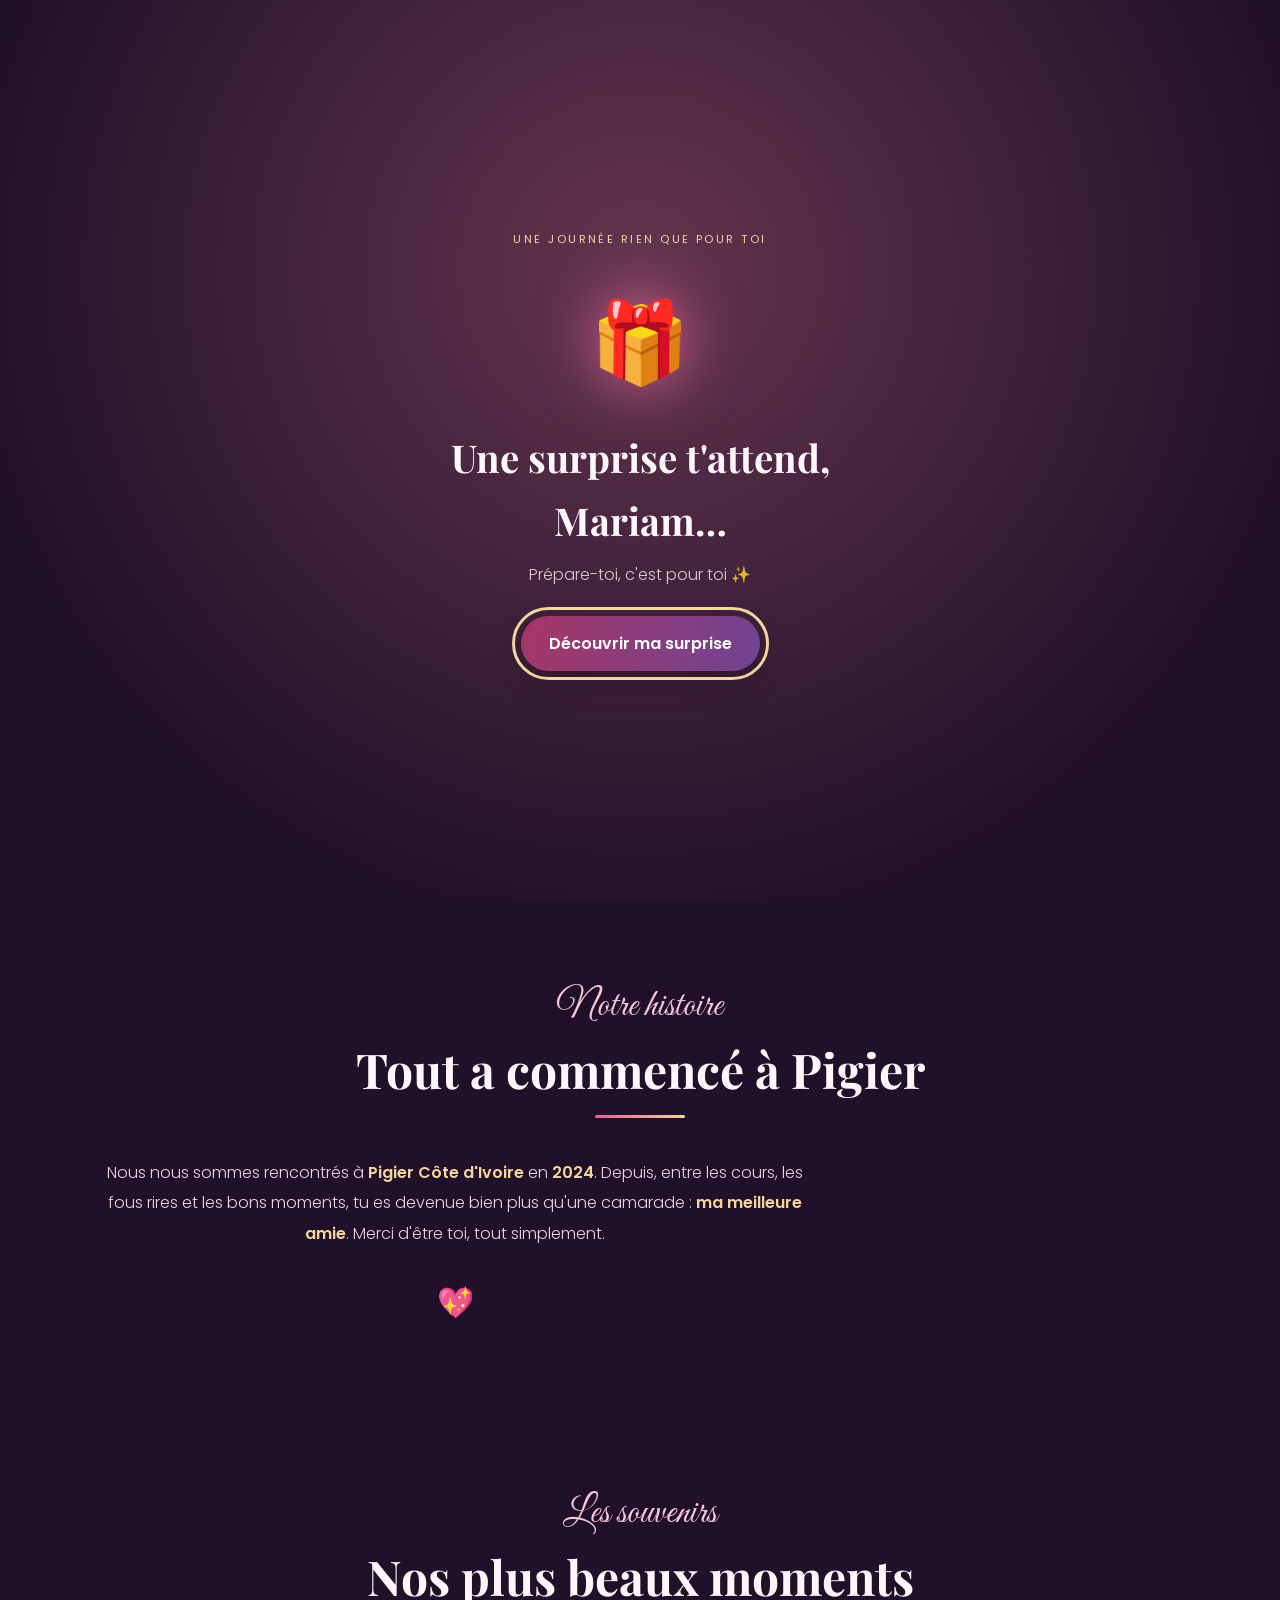
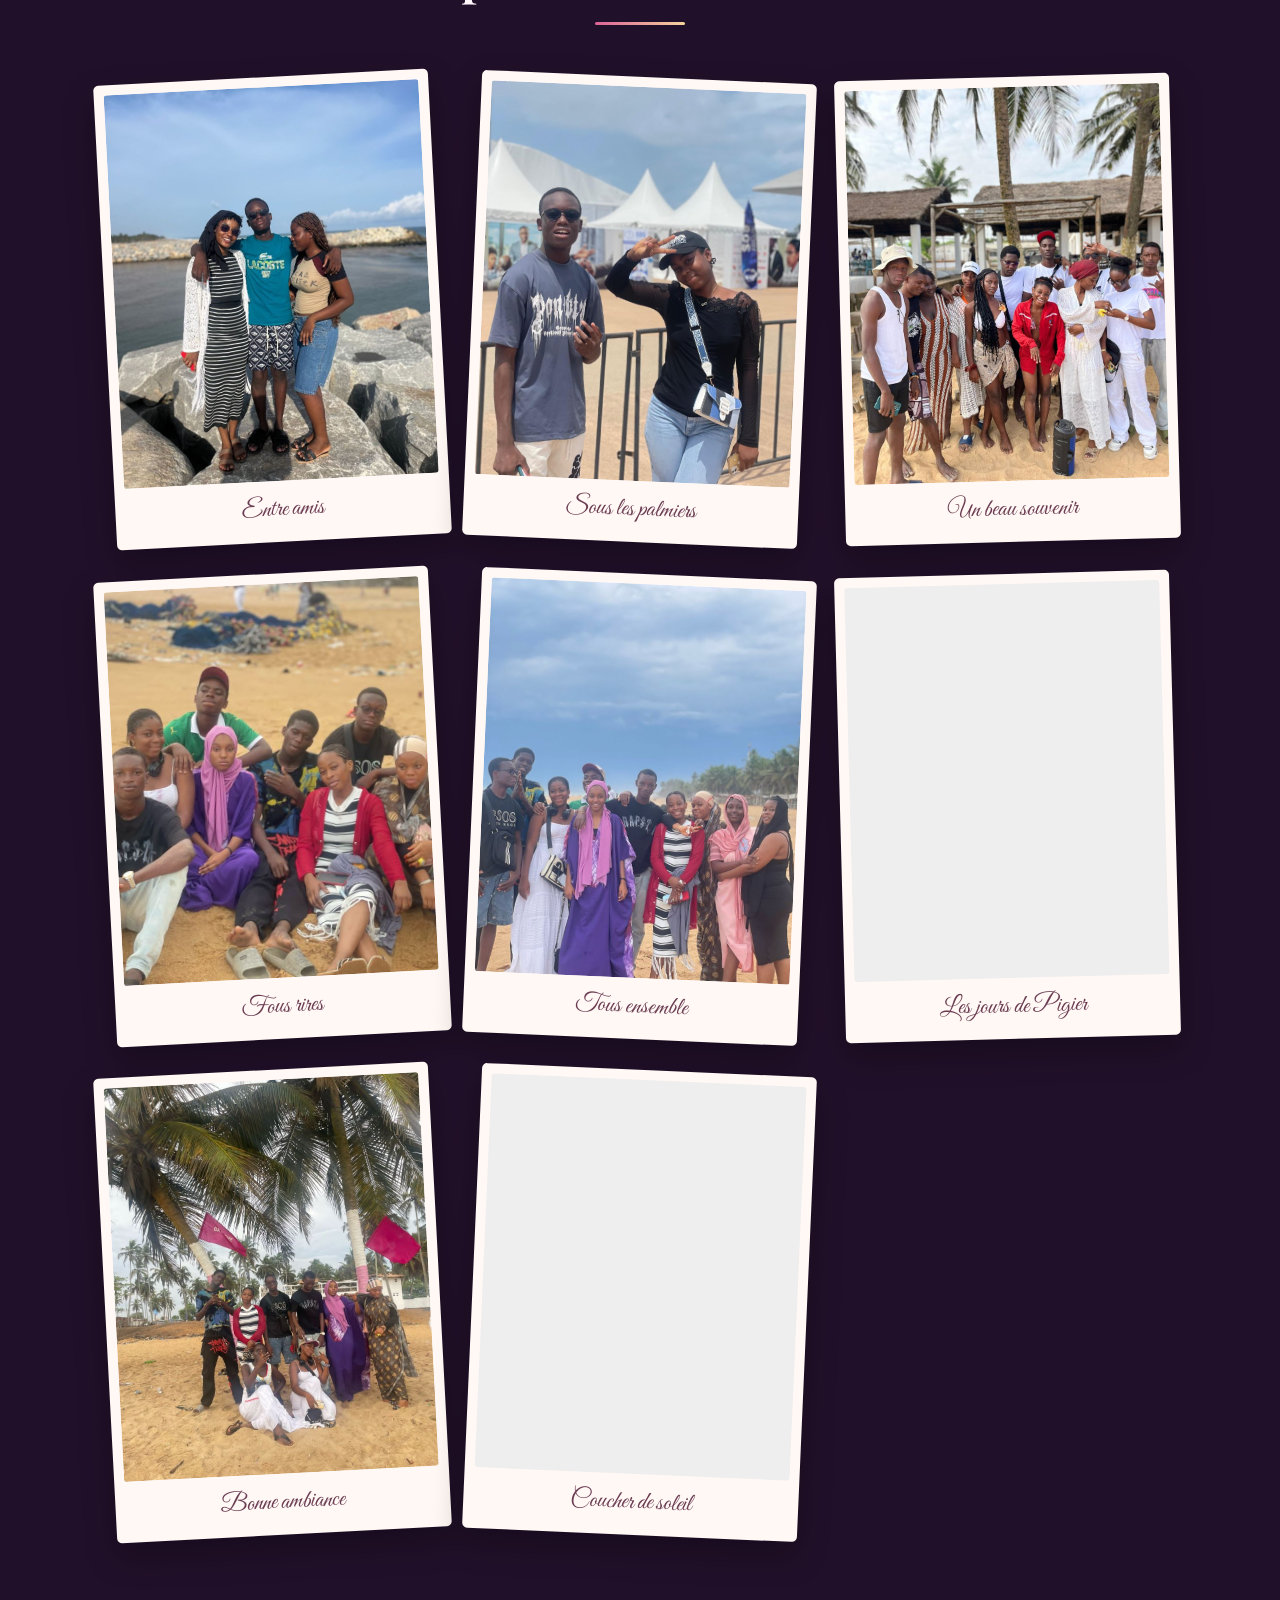
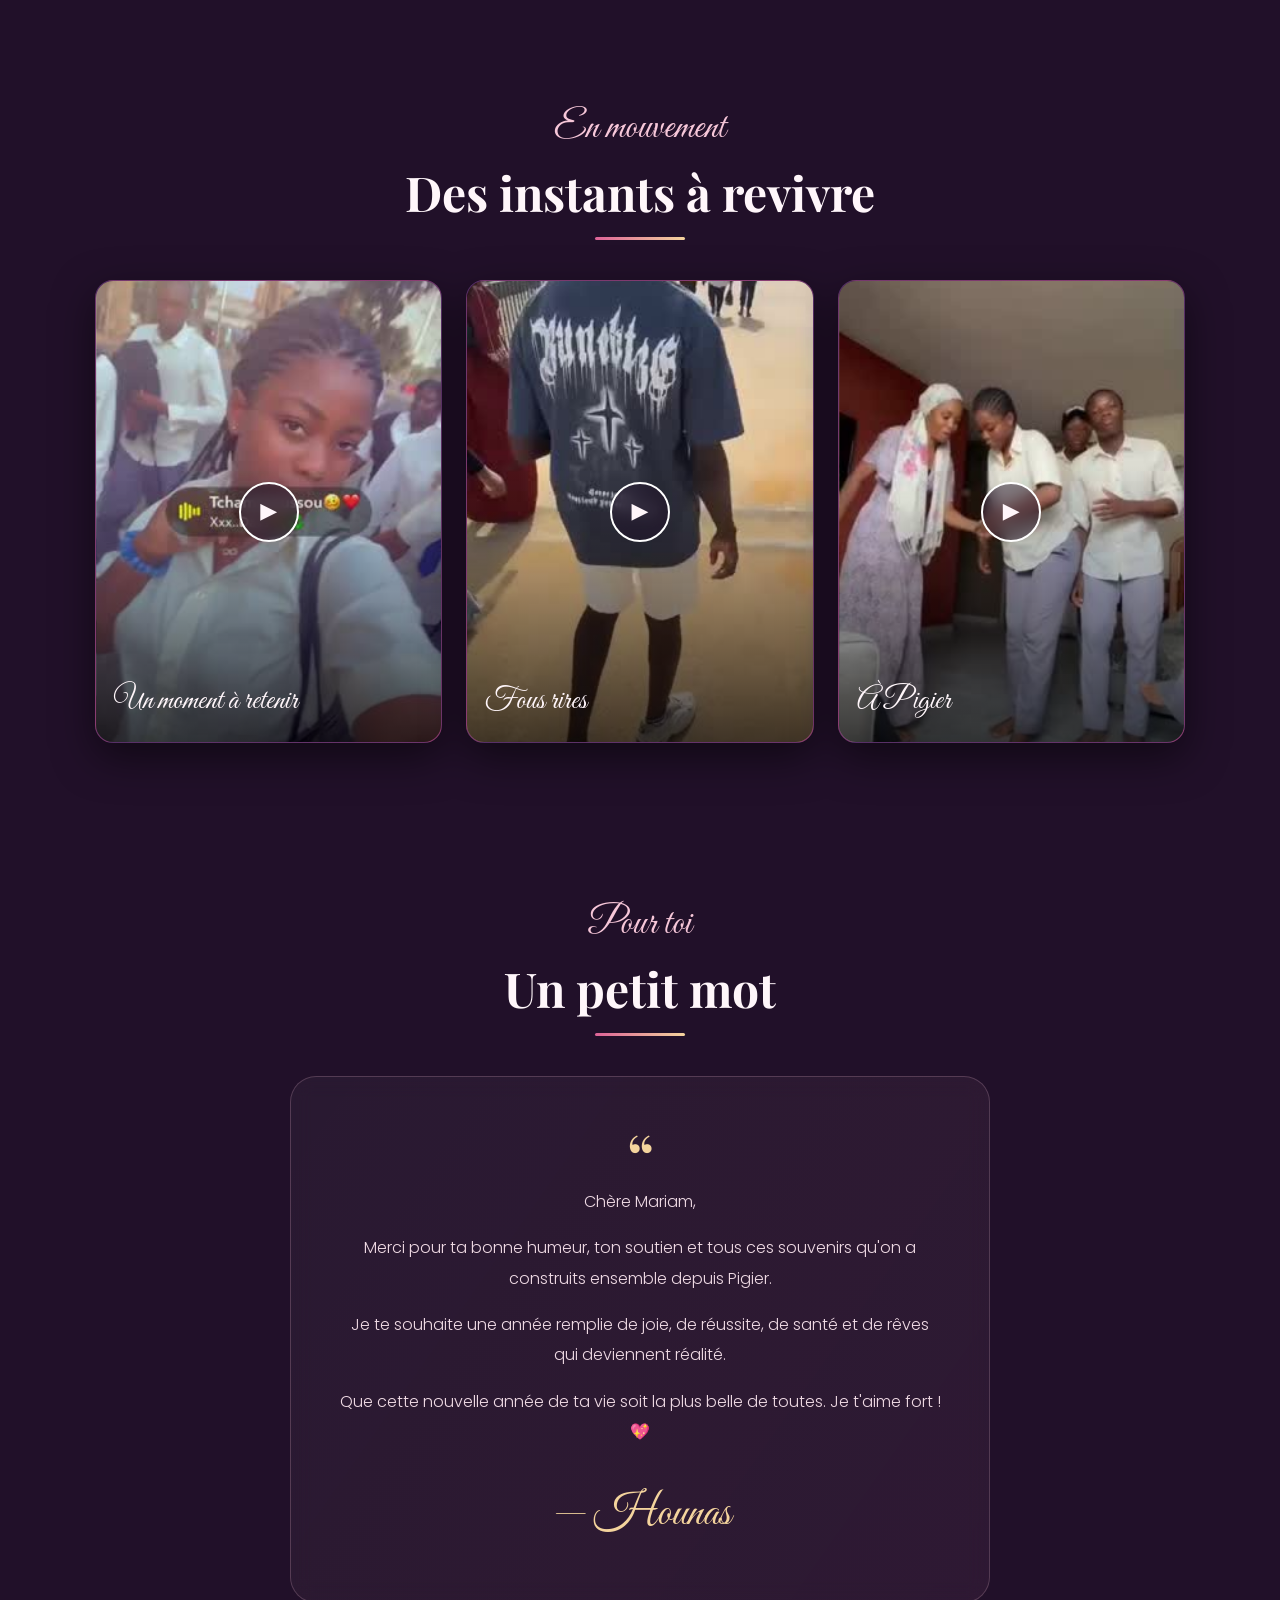
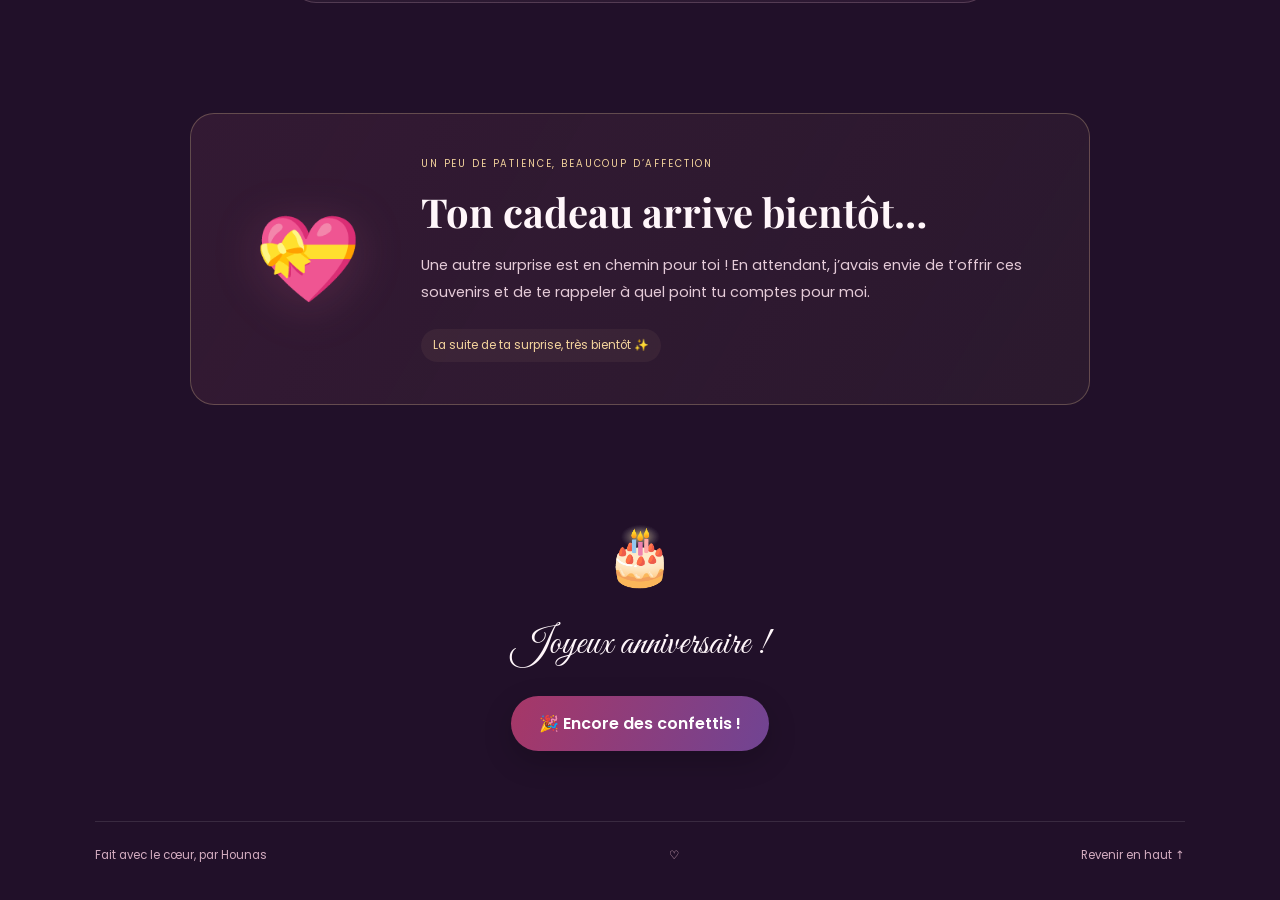
==== anniversaire mariam.html @ 38c34c5a "Create responsive birthday surprise for Mariam" ====
<!doctype html>
<html lang="fr">
<head>
<meta charset="utf-8">
<meta name="viewport" content="width=device-width, initial-scale=1">
<meta name="theme-color" content="#211029">
<meta name="description" content="Un album de souvenirs et une petite surprise, préparés avec affection pour l’anniversaire de Mariam.">
<meta name="robots" content="noindex, nofollow">
<link rel="icon" href="favicon.svg" type="image/svg+xml">
<title>Joyeux anniversaire Mariko Mariam 🎂</title>
<link rel="preconnect" href="https://fonts.googleapis.com">
<link href="https://fonts.googleapis.com/css2?family=Great+Vibes&family=Playfair+Display:ital,wght@0,600;1,500&family=Poppins:wght@300;400;600&display=swap" rel="stylesheet">
<link rel="stylesheet" href="styles.css">
</head>
<body>
<a class="skip-link" href="#histoire-section">Aller aux souvenirs</a>

<div class="bg" aria-hidden="true"></div>
<div class="floaters" id="floaters" aria-hidden="true"></div>
<canvas id="confetti" aria-hidden="true"></canvas>

<!-- Écran d'accueil -->
<div id="intro" role="dialog" aria-modal="true" aria-labelledby="intro-title" hidden>
  <div>
    <span class="intro-kicker">UNE JOURNÉE RIEN QUE POUR TOI</span>
    <span class="gift" aria-hidden="true">🎁</span>
    <h2 id="intro-title">Une surprise t'attend, Mariam…</h2>
    <p>Prépare-toi, c'est pour toi ✨</p>
    <button class="btn" id="ouvrir">Découvrir ma surprise</button>
  </div>
</div>

<button id="musique" title="Musique" aria-label="Activer ou arrêter la musique">🎵</button>
<nav class="site-nav" aria-label="Navigation principale"><a class="brand" href="#accueil">Pour Mariam <span>♡</span></a><div><a href="#souvenirs">Souvenirs</a><a href="#message">Petit mot</a><a href="#cadeau">La surprise <span>✧</span></a></div></nav>
<main id="main-content">

<header class="hero" id="accueil">
  <div class="top">🎉 10 octobre 🎉</div>
  <h1 id="titre" aria-label="Joyeux anniversaire"></h1>
  <div class="nom script" id="nom"></div>
  <p class="sub" id="sousTitre"></p>
  <a class="hero-link" href="#souvenirs">Feuilleter nos souvenirs <span>↗</span></a>
  <span class="hero-footnote">Depuis Pigier, en 2024 · Avec toute mon affection</span>
  <a class="down" href="#histoire-section" aria-label="Découvrir notre histoire">⌄</a>
</header>

<section id="histoire-section">
  <div class="titre reveal" data-a="up"><span class="script">Notre histoire</span><h2>Tout a commencé à Pigier</h2><i></i></div>
  <div class="histoire reveal" data-a="zoom" id="histoire"></div>
</section>

<section id="souvenirs">
  <div class="titre reveal" data-a="up"><span class="script">Les souvenirs</span><h2>Nos plus beaux moments</h2><i></i></div>
  <div class="galerie" id="galerie"></div>
</section>

<section id="videos-section">
  <div class="titre reveal" data-a="up"><span class="script">En mouvement</span><h2>Des instants à revivre</h2><i></i></div>
  <div class="videos" id="videos"></div>
</section>

<section id="message">
  <div class="titre reveal" data-a="up"><span class="script">Pour toi</span><h2>Un petit mot</h2><i></i></div>
  <div class="lettre reveal" data-a="flip" id="lettre"></div>
</section>

<section id="cadeau" class="gift-section"><div class="gift-note reveal" data-a="up"><div class="gift-illustration" aria-hidden="true">💝</div><div><span class="eyebrow">UN PEU DE PATIENCE, BEAUCOUP D’AFFECTION</span><h2>Ton cadeau arrive bientôt…</h2><p>Une autre surprise est en chemin pour toi ! En attendant, j’avais envie de t’offrir ces souvenirs et de te rappeler à quel point tu comptes pour moi.</p><span class="gift-tag">La suite de ta surprise, très bientôt ✨</span></div></div></section>
<div class="fin reveal" data-a="zoom">
  <span class="gateau">🎂</span>
  <p class="script" style="font-size:2.4rem;margin:10px 0 20px">Joyeux anniversaire !</p>
  <button class="btn" id="encore">🎉 Encore des confettis !</button>
</div>

</main>
<footer class="site-footer">Fait avec le cœur, par Hounas <span aria-hidden="true">♡</span><a href="#accueil">Revenir en haut ↑</a></footer>
<noscript><style>#intro{display:none!important}.reveal{opacity:1;transform:none}</style><p class="noscript-note">Active JavaScript pour découvrir l’album et les vidéos de Mariam.</p></noscript>
<!-- Lightbox / lecteur -->
<div class="modal" id="modal" role="dialog" aria-modal="true" aria-label="Nos souvenirs" tabindex="-1">
  <button class="x" id="fermer" aria-label="Fermer le souvenir">✕</button>
  <button class="nav prev" id="prev" aria-label="Photo précédente">‹</button>
  <button class="nav next" id="next" aria-label="Photo suivante">›</button>
  <div id="contenu"></div>
  <div class="cp" id="cp" aria-live="polite"></div>
</div>

<script src="app.js" defer></script>
</body>
</html>
---- styles.css ----
:root{
  --rose:#ff4d8d; --rose2:#ff8fb8; --or:#ffc857; --violet:#7b4bff; --nuit:#1a0b2e; --creme:#fff6fa;
}
*{box-sizing:border-box;margin:0;padding:0}
html{scroll-behavior:smooth}
body{font-family:'Poppins',system-ui,sans-serif;background:var(--nuit);color:var(--creme);overflow-x:hidden}
body.locked{overflow:hidden}
h1,h2{font-family:'Playfair Display',serif}
.script{font-family:'Great Vibes',cursive}

/* ---------- fond animé ---------- */
.bg{position:fixed;inset:0;z-index:-2;background:linear-gradient(135deg,#1a0b2e,#3b0f4f,#7a1f5c,#2a0f4a);background-size:400% 400%;animation:fond 18s ease infinite}
@keyframes fond{0%{background-position:0% 50%}50%{background-position:100% 50%}100%{background-position:0% 50%}}
.floaters{position:fixed;inset:0;z-index:-1;overflow:hidden;pointer-events:none}
.floaters span{position:absolute;bottom:-60px;font-size:24px;opacity:.55;animation:monte linear infinite}
@keyframes monte{0%{transform:translateY(0) translateX(0) rotate(0)}50%{transform:translateY(-55vh) translateX(30px) rotate(20deg)}100%{transform:translateY(-120vh) translateX(-20px) rotate(-15deg)}}
#confetti{position:fixed;inset:0;z-index:50;pointer-events:none}

/* ---------- écran d'accueil ---------- */
#intro{position:fixed;inset:0;z-index:100;display:grid;place-items:center;text-align:center;padding:24px;
  background:radial-gradient(circle at 50% 40%,#5b1a6b,#1a0b2e 70%);transition:opacity 1s,transform 1s}
#intro.out{opacity:0;transform:scale(1.15);pointer-events:none}
.gift{font-size:96px;animation:gift 1.6s ease-in-out infinite;display:inline-block;filter:drop-shadow(0 0 30px var(--rose))}
@keyframes gift{0%,100%{transform:translateY(0) rotate(-6deg)}50%{transform:translateY(-18px) rotate(6deg)}}
#intro h2{font-size:clamp(1.5rem,5vw,2.4rem);margin:18px 0 8px}
#intro p{opacity:.8;margin-bottom:26px;font-weight:300}
.btn{border:0;cursor:pointer;font:600 1rem 'Poppins',sans-serif;color:#fff;padding:14px 34px;border-radius:999px;
  background:linear-gradient(90deg,var(--rose),var(--violet));box-shadow:0 0 0 0 rgba(255,77,141,.6);animation:pulse 2s infinite;transition:transform .2s}
.btn:hover{transform:scale(1.07)}
@keyframes pulse{70%{box-shadow:0 0 0 22px rgba(255,77,141,0)}100%{box-shadow:0 0 0 0 rgba(255,77,141,0)}}

/* ---------- hero ---------- */
header.hero{min-height:100vh;display:flex;flex-direction:column;align-items:center;justify-content:center;text-align:center;padding:40px 20px;position:relative}
.hero .top{font-size:clamp(1rem,3vw,1.3rem);letter-spacing:.35em;text-transform:uppercase;color:var(--or);opacity:0}
.hero h1{font-size:clamp(2.6rem,10vw,6.5rem);line-height:1.05;margin:14px 0}
.hero h1 .l{display:inline-block;opacity:0;transform:translateY(60px) rotate(8deg) scale(.5)}
body.go .hero h1 .l{animation:lettre .8s cubic-bezier(.2,1.4,.4,1) forwards}
@keyframes lettre{to{opacity:1;transform:none}}
.hero .nom{font-size:clamp(3rem,13vw,8rem);background:linear-gradient(90deg,var(--rose2),var(--or),var(--rose2));background-size:200%;
  -webkit-background-clip:text;background-clip:text;color:transparent;animation:shine 4s linear infinite;opacity:0}
@keyframes shine{to{background-position:200%}}
.hero .sub{max-width:560px;font-weight:300;opacity:0;font-size:1.05rem}
body.go .hero .top{animation:fade 1s .2s forwards}
body.go .hero .nom{animation:fade 1.2s 1.6s forwards,shine 4s linear infinite}
body.go .hero .sub{animation:fade 1s 2.2s forwards}
body.go .hero .down{animation:fade 1s 3s forwards,rebond 1.6s 3s infinite}
@keyframes fade{to{opacity:1}}
.down{position:absolute;bottom:26px;font-size:28px;opacity:0}
@keyframes rebond{50%{transform:translateY(12px)}}

/* ---------- sections ---------- */
section{padding:90px 20px;max-width:1150px;margin:auto}
.titre{text-align:center;margin-bottom:46px}
.titre h2{font-size:clamp(1.9rem,6vw,3rem)}
.titre .script{font-size:clamp(1.6rem,5vw,2.4rem);color:var(--rose2);display:block}
.titre i{display:block;width:90px;height:3px;margin:14px auto 0;border-radius:3px;background:linear-gradient(90deg,var(--rose),var(--or))}

/* révélations au scroll */
.reveal{opacity:0;transition:opacity .9s,transform .9s cubic-bezier(.2,.9,.3,1)}
.reveal[data-a=up]{transform:translateY(70px)}
.reveal[data-a=left]{transform:translateX(-90px) rotate(-6deg)}
.reveal[data-a=right]{transform:translateX(90px) rotate(6deg)}
.reveal[data-a=zoom]{transform:scale(.5)}
.reveal[data-a=flip]{transform:perspective(800px) rotateY(80deg)}
.reveal.show{opacity:1;transform:none}

/* histoire */
.histoire{max-width:720px;text-align:center;font-size:1.1rem;line-height:1.9;font-weight:300}
.histoire b{color:var(--or);font-weight:600}
.histoire .coeur{font-size:44px;display:block;margin-top:18px;animation:battre 1.2s infinite}
@keyframes battre{0%,100%{transform:scale(1)}15%{transform:scale(1.3)}30%{transform:scale(1)}45%{transform:scale(1.2)}}

/* galerie photos (polaroids) */
.galerie{columns:3 260px;column-gap:26px}
.polaroid{break-inside:avoid;margin-bottom:30px;background:#fff;color:#333;padding:12px 12px 16px;border-radius:6px;cursor:pointer;
  box-shadow:0 14px 40px rgba(0,0,0,.45);--r:0deg;transition:transform .5s cubic-bezier(.2,1.3,.4,1),box-shadow .4s}
.polaroid:nth-child(3n+1){--r:-3deg}.polaroid:nth-child(3n+2){--r:2.5deg}.polaroid:nth-child(3n){--r:-1.5deg}
.polaroid.show{transform:rotate(var(--r))}
.polaroid.show:hover{transform:rotate(0) scale(1.06) translateY(-8px);box-shadow:0 24px 60px rgba(255,77,141,.5);z-index:3;position:relative}
.polaroid .cadre{overflow:hidden;border-radius:3px;background:#eee}
.polaroid img{width:100%;display:block;transition:transform .8s}
.polaroid:hover img{transform:scale(1.12)}
.polaroid .leg{text-align:center;font-family:'Great Vibes',cursive;font-size:1.6rem;padding-top:10px}
.ph{aspect-ratio:4/5;display:grid;place-items:center;text-align:center;padding:14px;font-size:.8rem;color:#777;
  background:repeating-linear-gradient(45deg,#f6e9f0,#f6e9f0 10px,#fbf1f6 10px,#fbf1f6 20px)}
.ph b{display:block;font-size:2.2rem;margin-bottom:6px}
.polaroid:nth-child(2n) .ph{aspect-ratio:1/1}.polaroid:nth-child(5n) .ph{aspect-ratio:3/4}

/* vidéos */
.videos{display:grid;grid-template-columns:repeat(auto-fit,minmax(280px,1fr));gap:28px}
.vid{position:relative;border-radius:22px;overflow:hidden;cursor:pointer;aspect-ratio:16/10;background:linear-gradient(135deg,#3b0f4f,#7a1f5c);
  box-shadow:0 14px 40px rgba(0,0,0,.5);transition:transform .4s,box-shadow .4s}
.vid:hover{transform:translateY(-8px) scale(1.03);box-shadow:0 22px 60px rgba(123,75,255,.6)}
.vid .bgimg{position:absolute;inset:0;background-size:cover;background-position:center;transition:transform .8s}
.vid:hover .bgimg{transform:scale(1.1)}
.vid::after{content:"";position:absolute;inset:0;background:linear-gradient(transparent 40%,rgba(0,0,0,.7))}
.vid .play{position:absolute;z-index:2;top:50%;left:50%;width:76px;height:76px;margin:-38px 0 0 -38px;border-radius:50%;
  display:grid;place-items:center;font-size:30px;background:rgba(255,255,255,.2);backdrop-filter:blur(8px);border:2px solid #fff;animation:pulse2 2s infinite}
@keyframes pulse2{0%{box-shadow:0 0 0 0 rgba(255,255,255,.5)}100%{box-shadow:0 0 0 24px rgba(255,255,255,0)}}
.vid .cap{position:absolute;z-index:2;bottom:14px;left:18px;right:18px;font-family:'Great Vibes',cursive;font-size:1.7rem}
.vid .vph{position:absolute;z-index:1;top:16px;left:0;right:0;text-align:center;font-size:.75rem;opacity:.7}

/* message */
.lettre{max-width:700px;margin:auto;padding:40px 34px;border-radius:26px;background:rgba(255,255,255,.08);backdrop-filter:blur(10px);
  border:1px solid rgba(255,255,255,.2);line-height:1.9;font-weight:300;font-size:1.08rem;text-align:center}
.lettre p+p{margin-top:16px}
.signature{font-size:2.6rem;margin-top:24px;color:var(--or);display:block}
.fin{text-align:center;padding:30px 20px 90px}
.fin .btn{animation:none}
.gateau{font-size:80px;display:block;animation:gift 2s infinite}

/* lightbox & modal */
.modal{position:fixed;inset:0;z-index:90;background:rgba(10,3,20,.92);display:none;place-items:center;padding:20px}
.modal.open{display:grid;animation:fade2 .3s}
@keyframes fade2{from{opacity:0}}
.modal img,.modal video,.modal iframe{max-width:94vw;max-height:82vh;border-radius:14px;box-shadow:0 0 60px rgba(255,77,141,.5);animation:zoomIn .5s cubic-bezier(.2,1.3,.4,1)}
.modal iframe{width:min(94vw,900px);aspect-ratio:16/9;border:0}
@keyframes zoomIn{from{transform:scale(.6);opacity:0}}
.modal .x,.modal .nav{position:absolute;border:0;background:rgba(255,255,255,.15);color:#fff;font-size:26px;width:48px;height:48px;border-radius:50%;cursor:pointer}
.modal .x{top:18px;right:18px}.modal .prev{left:14px}.modal .next{right:14px}.modal .nav{top:50%;margin-top:-24px}
.modal .cp{position:absolute;bottom:22px;left:0;right:0;text-align:center;font-family:'Great Vibes',cursive;font-size:1.9rem}

#musique{position:fixed;right:16px;bottom:16px;z-index:60;width:50px;height:50px;border-radius:50%;border:0;font-size:22px;cursor:pointer;
  background:linear-gradient(135deg,var(--rose),var(--violet));color:#fff;display:none;animation:pulse 2.5s infinite}
.etincelle{position:fixed;pointer-events:none;z-index:70;font-size:16px;animation:etin .9s forwards}
@keyframes etin{to{transform:translateY(-40px) scale(0);opacity:0}}
@media (prefers-reduced-motion:reduce){*{animation-duration:.01s!important;transition-duration:.01s!important}}

/* Mise en page adaptée aux téléphones, tablettes et grands écrans. */
:root{--rose:#dd6397;--rose2:#f7c7d9;--or:#f4d49d;--violet:#9868b6;--nuit:#211029;--creme:#fff6fa}
html{scroll-padding-top:90px}body{line-height:1.65}body.modal-locked{overflow:hidden}a{color:inherit;text-decoration:none}button,a{-webkit-tap-highlight-color:transparent}button{touch-action:manipulation}button:focus-visible,a:focus-visible,[role=button]:focus-visible{outline:3px solid var(--or);outline-offset:6px}
[hidden]{display:none!important}.skip-link{position:fixed;top:-100px;left:16px;z-index:150;background:var(--creme);color:var(--nuit);padding:12px 18px;border-radius:12px}.skip-link:focus{top:14px}.bg{background:radial-gradient(ellipse at 20% 8%,#6b2c4c88,transparent 50%),radial-gradient(ellipse at 95% 40%,#63427966,transparent 50%),linear-gradient(140deg,#211029,#30182f 55%,#211029);animation:none}.floaters span{opacity:.18}.site-nav{position:absolute;top:0;left:0;right:0;max-width:1280px;margin:auto;padding:26px 40px;display:flex;align-items:center;justify-content:space-between;gap:20px;z-index:3}.brand{font-family:'Playfair Display',serif;font-size:1.3rem;white-space:nowrap}.brand span{color:var(--rose2);margin-left:5px}.site-nav>div{display:flex;gap:30px;font-size:.8rem;color:#dfc4d4}.site-nav a:hover{color:var(--or)}.site-nav>div a{padding:8px 0;min-height:44px;display:flex;align-items:center;gap:8px}
header.hero{min-height:850px;min-height:100svh;padding:135px 24px 110px;overflow:hidden}.hero:before,.hero:after{content:'✧';position:absolute;color:#f4d49d66;font-size:80px;left:9%;top:32%;pointer-events:none}.hero:after{left:auto;right:10%;top:66%;font-size:45px}.hero .top{font-size:.77rem;letter-spacing:.3em;border:1px solid #f4d49d44;border-radius:30px;padding:9px 20px}.hero h1{font-size:clamp(2rem,7.4vw,6rem);font-weight:600;line-height:1.15;margin:30px 0 0;max-width:1050px;text-wrap:balance}.hero .nom{font-size:clamp(3.8rem,10.8vw,8rem);line-height:1.35;margin:6px 0 22px}.hero .sub{font-size:1rem;line-height:1.9;color:#e5cbd8;max-width:470px}.hero-link{display:inline-flex;align-items:center;justify-content:center;gap:22px;border:1px solid #f7c7d966;border-radius:999px;padding:13px 26px;margin-top:30px;font-size:.85rem;background:#fff8; background:#ffffff08;transition:background .2s}.hero-link:hover{background:#ffffff18}.hero-footnote{font-size:.68rem;color:#d3acc0;margin-top:26px}.down{line-height:1;min-width:44px;min-height:44px}.btn{background:linear-gradient(110deg,#a73767,#704493);animation:none;box-shadow:0 10px 30px #0003;padding:15px 28px;min-height:48px}.btn:hover{transform:translateY(-2px)}
#intro{overflow-y:auto;background:radial-gradient(ellipse at 50% 30%,#64354f,#211029 75%)}#intro>div{max-width:520px;margin:auto;padding:30px 0}.intro-kicker{display:block;letter-spacing:.22em;font-size:.7rem;color:var(--or);margin-bottom:28px}#intro p{line-height:1.8}.gift{font-size:80px}.titre{margin-bottom:40px}.titre .script{color:var(--rose2)}.titre h2{line-height:1.3}.histoire{color:#ead6e0;font-size:1rem}.histoire .coeur{font-size:30px;margin-top:26px}section{padding:75px 30px;scroll-margin-top:25px}.galerie{columns:auto;display:grid;grid-template-columns:repeat(3,minmax(0,1fr));gap:32px;align-items:start;padding:12px 10px}.polaroid{margin:0;padding:10px 10px 14px;border-radius:5px;background:#fff8f5;min-width:0;box-shadow:0 14px 32px #0004}.polaroid img{aspect-ratio:4/5;object-fit:cover;object-position:center}.polaroid .leg{font-size:1.55rem;line-height:1.4;padding-top:12px;color:#6b3c52}.videos{grid-template-columns:repeat(3,minmax(0,1fr));gap:24px}.vid{border:1px solid #ffffff22;border-radius:18px;aspect-ratio:3/4}.vid .play{width:60px;height:60px;margin:-30px 0 0 -30px;font-size:22px;animation:none;background:#21102970}.vid .cap{font-size:1.9rem;line-height:1.25;bottom:22px}.lettre{background:linear-gradient(125deg,#ffffff0a,#e597bc12);border-color:#f7c7d933;padding:45px 48px;font-size:1rem;color:#efdae4;position:relative}.lettre:before{content:'“';display:block;font-family:'Playfair Display',serif;font-size:70px;color:var(--or);height:65px;line-height:1}.signature{font-size:2.8rem}.gift-section{padding-top:35px}.gift-note{display:grid;grid-template-columns:150px 1fr;align-items:center;gap:38px;max-width:900px;margin:auto;padding:42px;background:linear-gradient(120deg,#8d4a662b,#f4d49d0c);border:1px solid #f4d49d44;border-radius:24px}.gift-illustration{font-size:85px;text-align:center;filter:drop-shadow(0 8px 24px #dd639733)}.eyebrow{font-size:.61rem;letter-spacing:.19em;color:var(--or);display:block;margin-bottom:14px}.gift-note h2{font-size:clamp(1.8rem,4vw,2.5rem);line-height:1.3;margin-bottom:14px}.gift-note p{color:#e5cbd8;font-size:.9rem;line-height:1.9}.gift-tag{display:inline-block;font-size:.74rem;margin-top:22px;color:var(--or);padding:7px 12px;background:#f4d49d0e;border-radius:20px}.fin{padding-bottom:70px}.gateau{font-size:56px}.site-footer{max-width:1090px;margin:auto;border-top:1px solid #ffffff1c;padding:24px 0 35px;display:flex;justify-content:space-between;font-size:.72rem;color:#d3acc0}.site-footer>span{color:var(--rose2)}.modal{padding:76px 72px 88px;backdrop-filter:blur(12px)}#contenu{display:flex;align-items:center;justify-content:center;min-width:0;width:100%;max-height:100%}.modal img,.modal video{display:block;max-width:100%;max-height:calc(100svh - 175px);object-fit:contain;border-radius:8px}.modal .cp{font-size:1.6rem;padding:0 22px;line-height:1.25;bottom:24px}.modal .x{top:16px;right:16px}.modal .nav{background:#ffffff22}.noscript-note{text-align:center;padding:24px}.reveal[data-a=left],.reveal[data-a=right]{transform:translateY(40px)}.reveal.show{transform:none}.polaroid.show{transform:rotate(var(--r))}
@media(min-width:1600px){header.hero{min-height:900px}}
@media(max-width:800px){.site-nav{padding:20px 25px}.site-nav>div{gap:18px}.galerie{grid-template-columns:repeat(2,minmax(0,1fr));gap:28px}.videos{grid-template-columns:repeat(2,minmax(0,1fr))}.videos .vid:last-child{grid-column:1/-1;width:calc(50% - 12px);justify-self:center}.gift-note{grid-template-columns:95px 1fr;gap:24px;padding:30px}.gift-illustration{font-size:65px}.site-footer{margin:0 30px}.hero:before{left:3%;font-size:45px}.hero:after{right:5%;font-size:30px}}
@media(max-width:540px){html{scroll-padding-top:30px}.site-nav{padding:16px 20px;align-items:flex-start;gap:12px}.brand{font-size:1.08rem;padding-top:8px}.site-nav>div{gap:15px;font-size:.65rem}.site-nav>div a:first-child{display:none}header.hero{padding:115px 20px 85px;min-height:100svh}.hero .top{font-size:.63rem;letter-spacing:.2em}.hero h1{font-size:clamp(1.8rem,8.5vw,2.85rem);margin-top:25px}.hero .nom{font-size:clamp(3.2rem,14vw,4.6rem);margin:10px 0 20px}.hero .sub{font-size:.9rem;max-width:340px}.hero-footnote{font-size:.6rem}.hero-link{font-size:.8rem;padding:12px 22px;margin-top:25px}.hero:before,.hero:after{display:none}section{padding:55px 22px}.titre{margin-bottom:28px}.titre h2{font-size:1.8rem}.histoire{font-size:.92rem}.galerie{gap:23px 16px;padding:8px 3px}.polaroid{padding:6px 6px 9px}.polaroid .leg{font-size:1.18rem;padding-top:8px}.polaroid.show{transform:rotate(calc(var(--r)*.6))}.videos{gap:14px}.videos .vid:last-child{width:calc(50% - 7px)}.vid{border-radius:12px}.vid .play{width:46px;height:46px;margin:-23px 0 0 -23px;font-size:17px}.vid .cap{font-size:1.4rem;left:12px;right:10px;bottom:15px}.lettre{padding:25px 22px;font-size:.93rem;border-radius:20px}.gift-note{display:block;text-align:center;padding:28px 22px;border-radius:20px}.gift-illustration{font-size:60px;margin-bottom:18px}.eyebrow{font-size:.56rem;letter-spacing:.12em}.gift-note h2{font-size:1.9rem}.gift-note p{font-size:.87rem}.gift-tag{font-size:.68rem}.site-footer{margin:0 22px;gap:16px;flex-wrap:wrap}.modal{padding:74px 16px 120px}.modal img,.modal video{max-height:calc(100svh - 210px)}.modal .nav{top:auto;bottom:18px;margin:0}.modal .prev{left:calc(50% - 58px)}.modal .next{right:calc(50% - 58px)}.modal .cp{bottom:79px}.gift{font-size:70px}#intro{padding:22px}.intro-kicker{font-size:.59rem}#intro h2{line-height:1.4}.signature{font-size:2.4rem}}
@media(max-width:360px){.galerie{grid-template-columns:1fr;gap:25px;padding:8px 15px}.videos{grid-template-columns:1fr}.videos .vid:last-child{grid-column:auto;width:100%}.vid{aspect-ratio:4/3}.hero h1{font-size:8.3vw}.site-nav>div{gap:10px}}
@media(hover:none){.polaroid.show:hover{transform:rotate(calc(var(--r)*.6))}.polaroid:hover img{transform:none}.vid:hover{transform:none}}
@media(prefers-reduced-motion:reduce){html{scroll-behavior:auto}.floaters,#confetti,.etincelle{display:none}.hero .top,.hero .nom,.hero .sub,.hero .down,.hero h1 .l{opacity:1;transform:none}.reveal{opacity:1;transform:none}.gift,.gateau,.coeur{animation:none!important}}
@media(max-height:560px) and (orientation:landscape){header.hero{min-height:650px}#intro>div{padding:12px 0}.gift{font-size:44px}.intro-kicker{margin-bottom:8px}#intro h2{margin:8px 0}#intro p{margin-bottom:14px}}

.histoire .coeur{width:max-content;margin:26px auto 0}.btn{max-width:100%;white-space:normal}.floaters{contain:strict}

.polaroid img{height:auto;aspect-ratio:4/5;object-fit:cover}
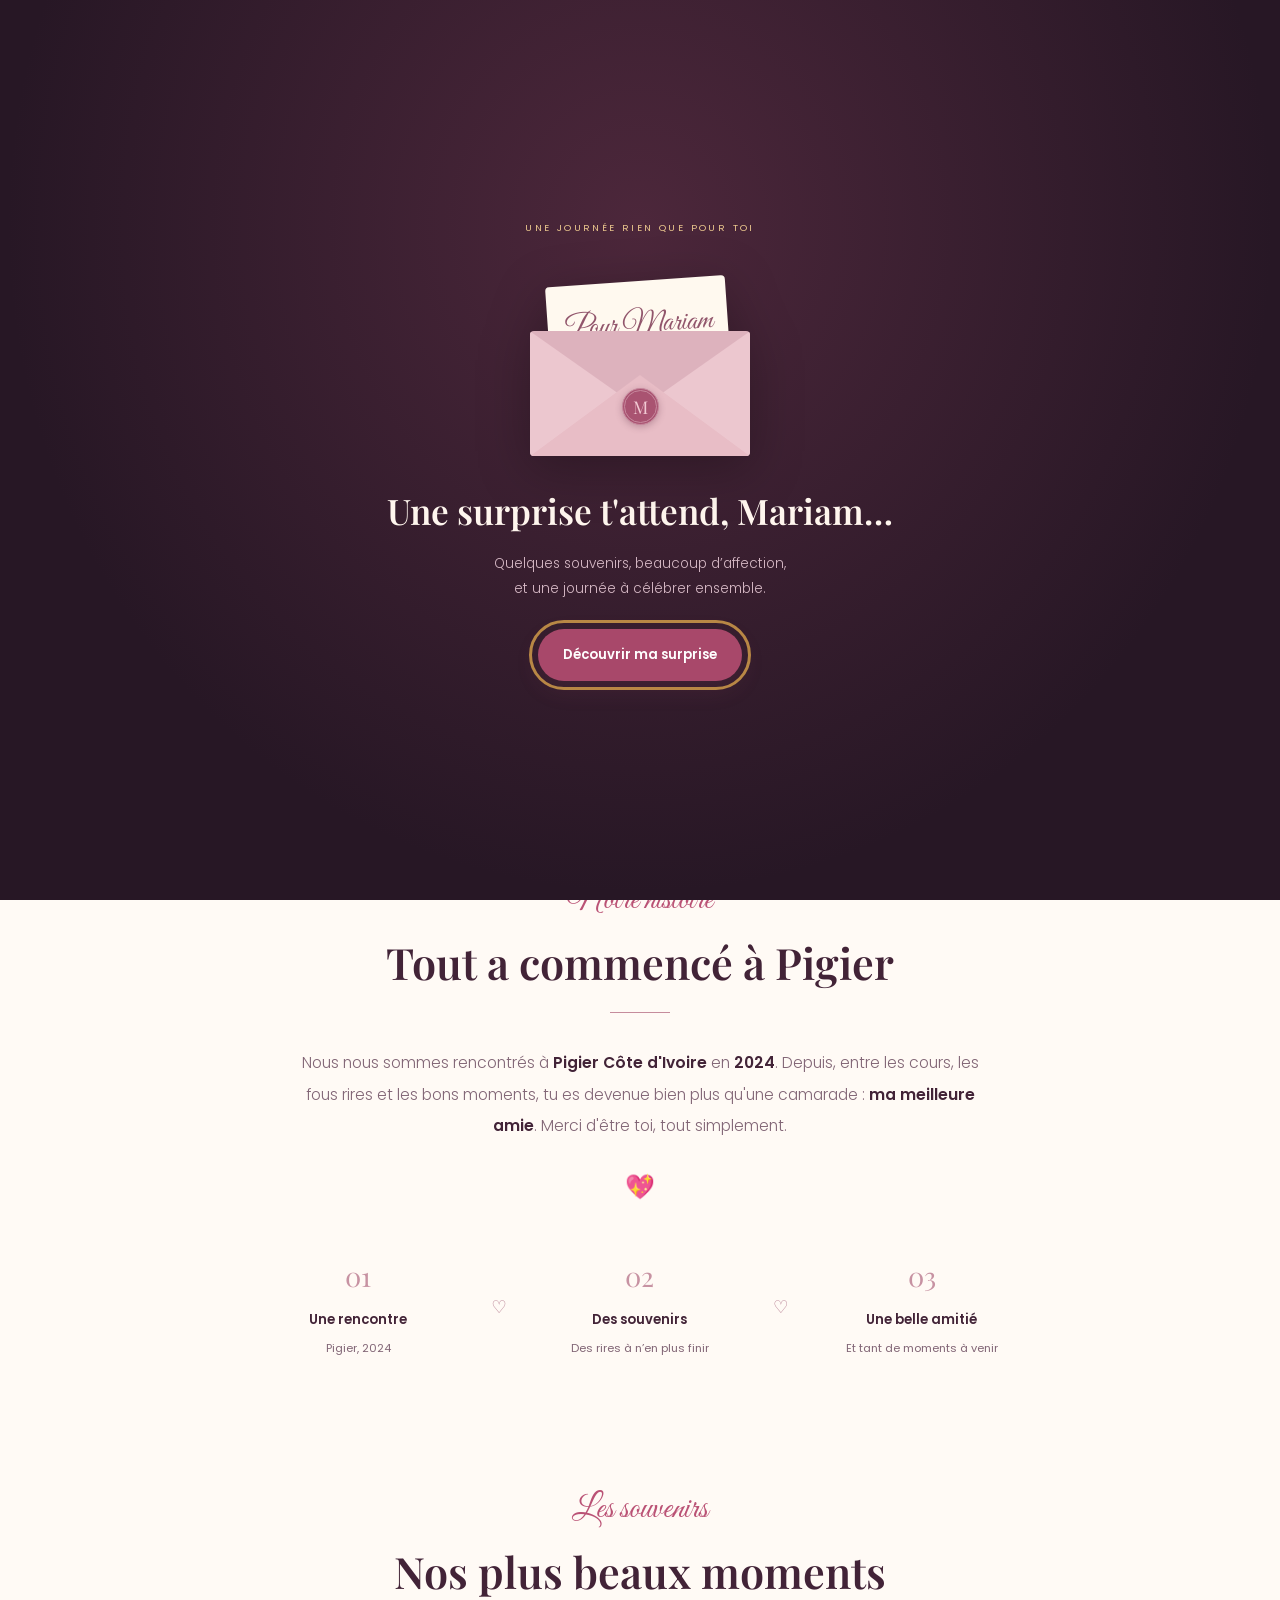
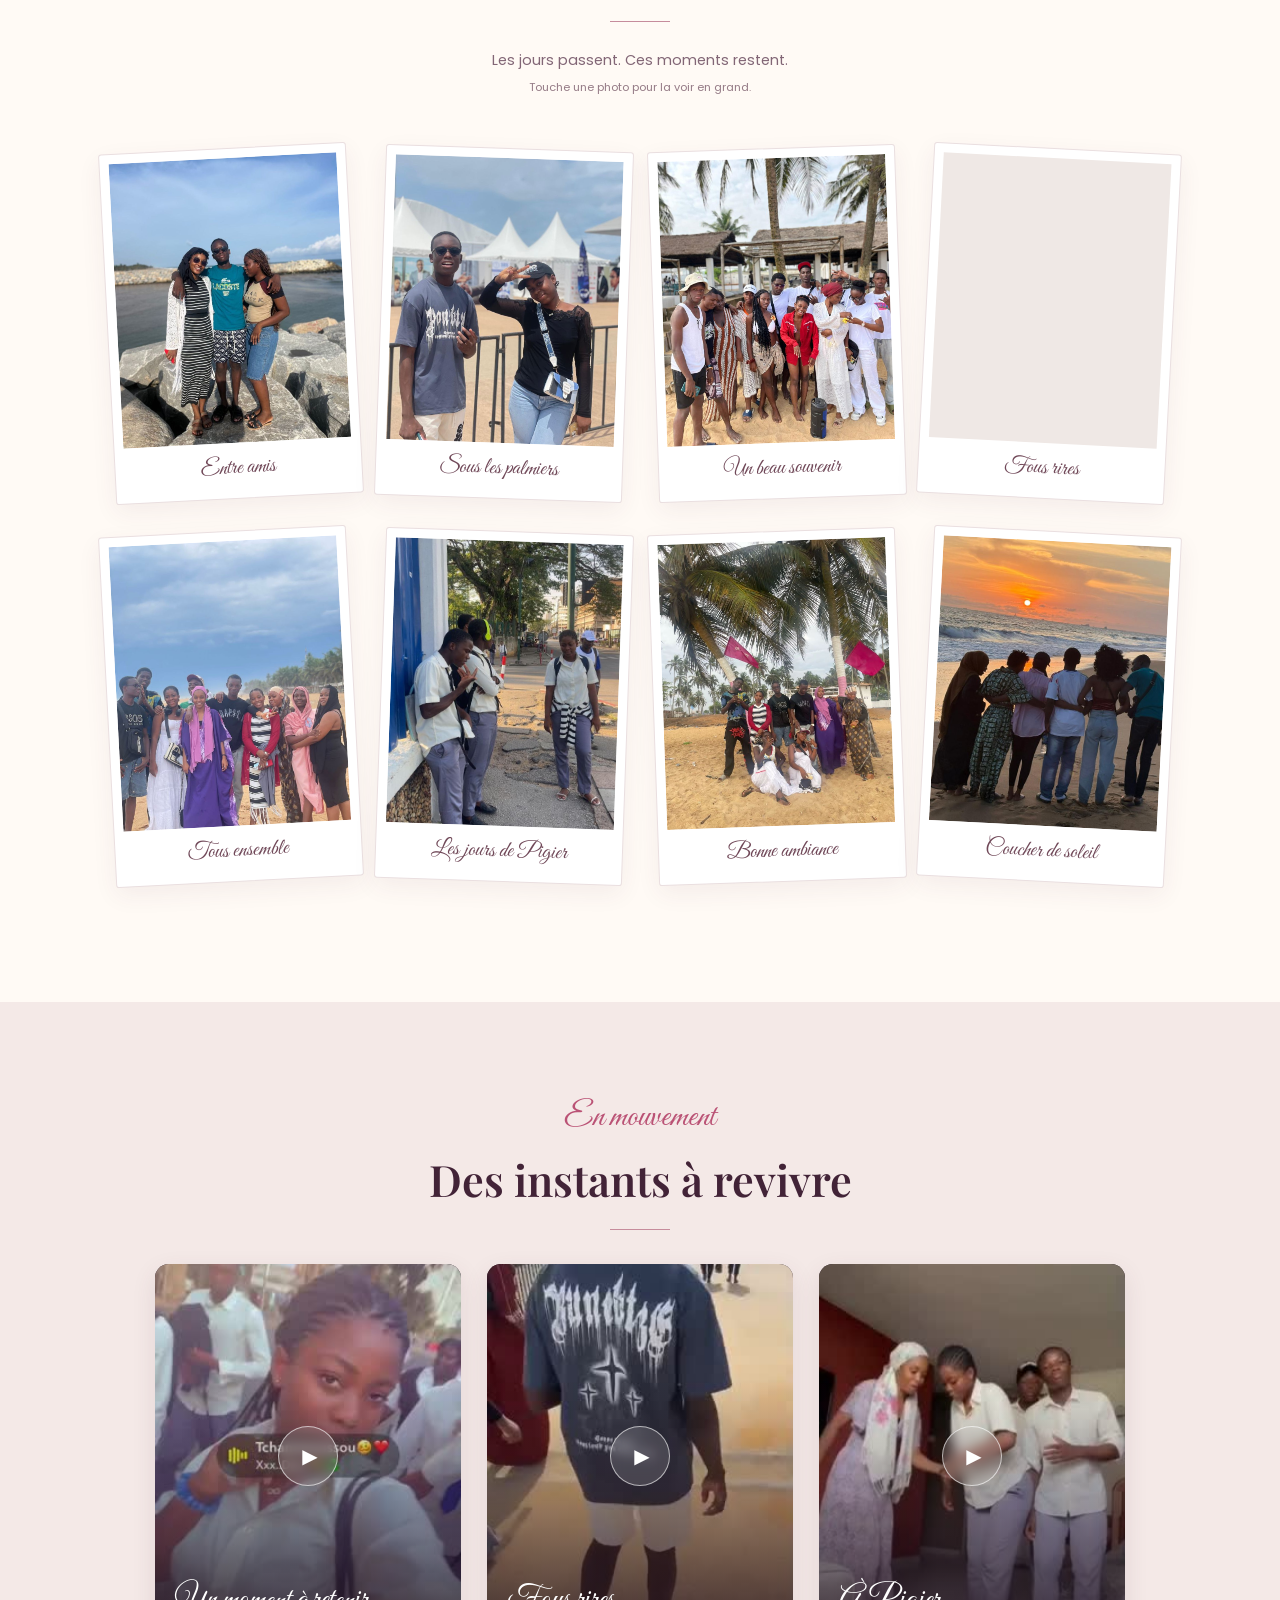
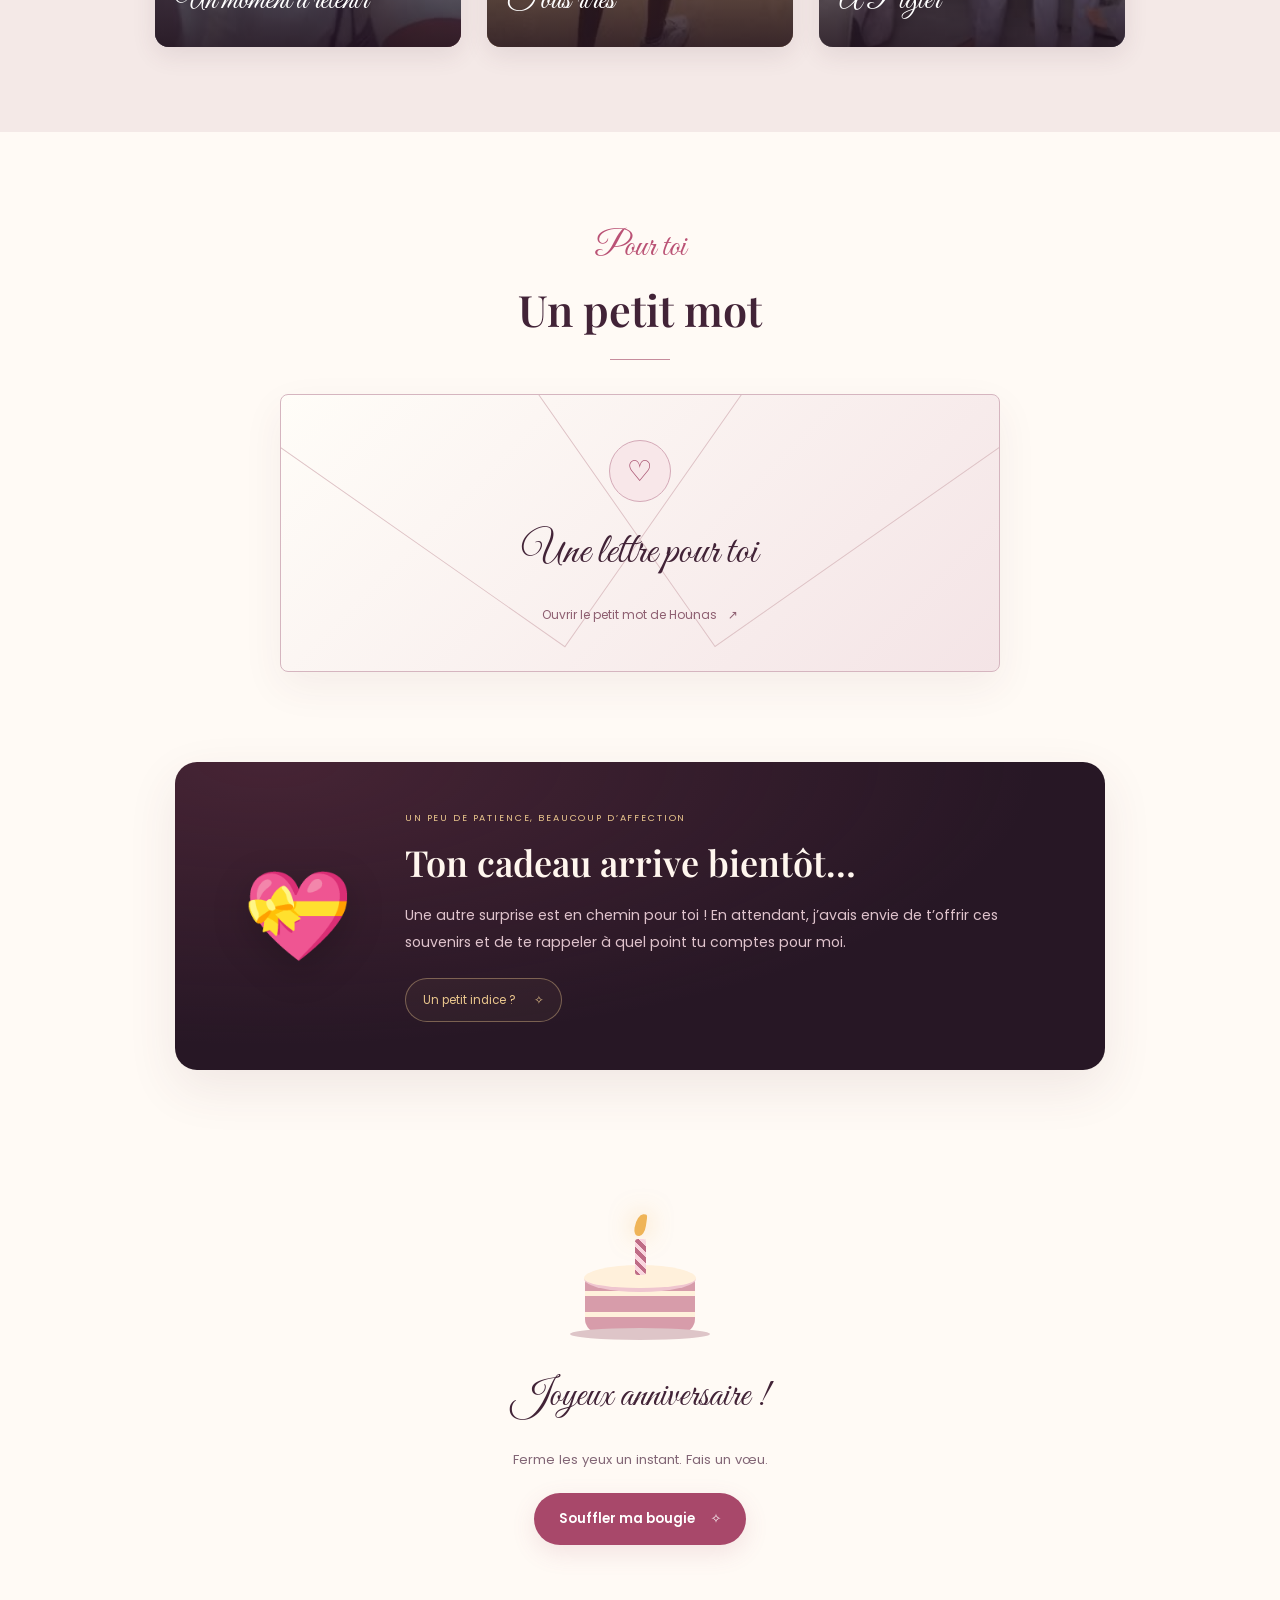
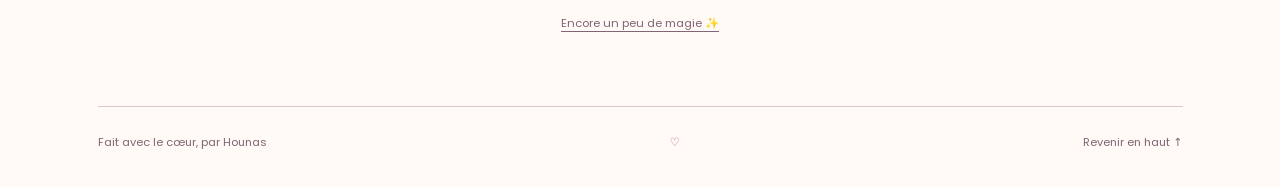
==== commit ff23517b: "Refine birthday album with personal cover and interactive surprises" ====
--- a/anniversaire mariam.html
+++ b/anniversaire mariam.html
@@ -10,7 +10,7 @@
 <title>Joyeux anniversaire Mariko Mariam 🎂</title>
 <link rel="preconnect" href="https://fonts.googleapis.com">
 <link href="https://fonts.googleapis.com/css2?family=Great+Vibes&family=Playfair+Display:ital,wght@0,600;1,500&family=Poppins:wght@300;400;600&display=swap" rel="stylesheet">
-<link rel="stylesheet" href="styles.css">
+<link rel="stylesheet" href="styles.css?v=2">
 </head>
 <body>
 <a class="skip-link" href="#histoire-section">Aller aux souvenirs</a>
@@ -18,14 +18,15 @@
 <div class="bg" aria-hidden="true"></div>
 <div class="floaters" id="floaters" aria-hidden="true"></div>
 <canvas id="confetti" aria-hidden="true"></canvas>
+<div class="reading-progress" aria-hidden="true"><span id="progress-bar"></span></div>
 
 <!-- Écran d'accueil -->
 <div id="intro" role="dialog" aria-modal="true" aria-labelledby="intro-title" hidden>
   <div>
     <span class="intro-kicker">UNE JOURNÉE RIEN QUE POUR TOI</span>
-    <span class="gift" aria-hidden="true">🎁</span>
+    <div class="envelope-art" aria-hidden="true"><div class="envelope-letter">Pour Mariam<span>avec le cœur ♡</span></div><div class="envelope-front"></div><span class="envelope-seal">M</span></div>
     <h2 id="intro-title">Une surprise t'attend, Mariam…</h2>
-    <p>Prépare-toi, c'est pour toi ✨</p>
+    <p>Quelques souvenirs, beaucoup d’affection,<br>et une journée à célébrer ensemble.</p>
     <button class="btn" id="ouvrir">Découvrir ma surprise</button>
   </div>
 </div>
@@ -35,23 +36,19 @@
 <main id="main-content">
 
 <header class="hero" id="accueil">
-  <div class="top">🎉 10 octobre 🎉</div>
-  <h1 id="titre" aria-label="Joyeux anniversaire"></h1>
-  <div class="nom script" id="nom"></div>
-  <p class="sub" id="sousTitre"></p>
-  <a class="hero-link" href="#souvenirs">Feuilleter nos souvenirs <span>↗</span></a>
-  <span class="hero-footnote">Depuis Pigier, en 2024 · Avec toute mon affection</span>
-  <a class="down" href="#histoire-section" aria-label="Découvrir notre histoire">⌄</a>
+ <div class="hero-copy"><div class="top">10 OCTOBRE · TA JOURNÉE</div><h1 id="titre" aria-label="Joyeux anniversaire"></h1><div class="nom script" id="nom"></div><p class="sub" id="sousTitre"></p><a class="hero-link" href="#souvenirs">Ouvrir notre album <span>↗</span></a><span class="hero-footnote">Un petit bout de notre histoire, rien que pour toi.</span></div>
+ <div class="hero-album" aria-label="La couverture de notre album"><span class="album-star" aria-hidden="true">✧</span><figure class="cover-photo cover-back"><img src="assets/souvenir-08.jpg" width="1100" height="825" alt="Un coucher de soleil entre amis" fetchpriority="high"><figcaption>Les moments qu’on garde ♡</figcaption></figure><figure class="cover-photo cover-front"><img src="assets/souvenir-01.jpg" width="825" height="1100" alt="Notre souvenir entre amis" fetchpriority="high"><figcaption>Toi, moi &amp; nos souvenirs</figcaption></figure><span class="album-sticker">Depuis<br><strong>2024</strong><span>♡</span></span><span class="album-handwriting script">Pour ma meilleure amie</span></div>
+ <a class="down" href="#histoire-section" aria-label="Découvrir notre histoire">↓</a>
 </header>
 
 <section id="histoire-section">
   <div class="titre reveal" data-a="up"><span class="script">Notre histoire</span><h2>Tout a commencé à Pigier</h2><i></i></div>
-  <div class="histoire reveal" data-a="zoom" id="histoire"></div>
+  <div class="histoire reveal" data-a="up" id="histoire"></div><div class="story-milestones reveal" data-a="up"><div><span>01</span><strong>Une rencontre</strong><p>Pigier, 2024</p></div><i aria-hidden="true">♡</i><div><span>02</span><strong>Des souvenirs</strong><p>Des rires à n’en plus finir</p></div><i aria-hidden="true">♡</i><div><span>03</span><strong>Une belle amitié</strong><p>Et tant de moments à venir</p></div></div>
 </section>
 
 <section id="souvenirs">
   <div class="titre reveal" data-a="up"><span class="script">Les souvenirs</span><h2>Nos plus beaux moments</h2><i></i></div>
-  <div class="galerie" id="galerie"></div>
+  <p class="section-intro">Les jours passent. Ces moments restent.<br><span>Touche une photo pour la voir en grand.</span></p><div class="galerie" id="galerie"></div>
 </section>
 
 <section id="videos-section">
@@ -61,14 +58,14 @@
 
 <section id="message">
   <div class="titre reveal" data-a="up"><span class="script">Pour toi</span><h2>Un petit mot</h2><i></i></div>
-  <div class="lettre reveal" data-a="flip" id="lettre"></div>
+  <div class="letter-wrap reveal" data-a="up"><button class="letter-open" id="ouvrir-lettre" aria-expanded="false" aria-controls="lettre"><span class="letter-icon" aria-hidden="true">♡</span><span class="script">Une lettre pour toi</span><span class="letter-prompt">Ouvrir le petit mot de Hounas <span aria-hidden="true">↗</span></span></button><div class="lettre" id="lettre" hidden></div></div>
 </section>
 
-<section id="cadeau" class="gift-section"><div class="gift-note reveal" data-a="up"><div class="gift-illustration" aria-hidden="true">💝</div><div><span class="eyebrow">UN PEU DE PATIENCE, BEAUCOUP D’AFFECTION</span><h2>Ton cadeau arrive bientôt…</h2><p>Une autre surprise est en chemin pour toi ! En attendant, j’avais envie de t’offrir ces souvenirs et de te rappeler à quel point tu comptes pour moi.</p><span class="gift-tag">La suite de ta surprise, très bientôt ✨</span></div></div></section>
+<section id="cadeau" class="gift-section"><div class="gift-note reveal" data-a="up"><div class="gift-illustration" aria-hidden="true">💝</div><div><span class="eyebrow">UN PEU DE PATIENCE, BEAUCOUP D’AFFECTION</span><h2>Ton cadeau arrive bientôt…</h2><p>Une autre surprise est en chemin pour toi ! En attendant, j’avais envie de t’offrir ces souvenirs et de te rappeler à quel point tu comptes pour moi.</p><button class="gift-tag" id="indice" aria-expanded="false" aria-controls="gift-secret">Un petit indice ? <span aria-hidden="true">✧</span></button><p class="gift-secret" id="gift-secret" hidden>Le plus important, c’est qu’il est pour toi. Le reste… je garde encore un peu la surprise ! ♡</p></div></div></section>
 <div class="fin reveal" data-a="zoom">
-  <span class="gateau">🎂</span>
+  <div class="wish-cake" aria-hidden="true"><span class="candle-flame" id="flame"></span><span class="candle"></span><span class="cake-top"></span><span class="cake-base"></span><span class="cake-plate"></span></div>
   <p class="script" style="font-size:2.4rem;margin:10px 0 20px">Joyeux anniversaire !</p>
-  <button class="btn" id="encore">🎉 Encore des confettis !</button>
+  <p class="wish-instruction">Ferme les yeux un instant. Fais un vœu.</p><button class="btn" id="voeu" aria-describedby="wish-result">Souffler ma bougie <span aria-hidden="true">✧</span></button><p class="wish-result" id="wish-result" aria-live="polite"></p><button class="confetti-again" id="encore">Encore un peu de magie ✨</button>
 </div>
 
 </main>
@@ -80,9 +77,9 @@
   <button class="nav prev" id="prev" aria-label="Photo précédente">‹</button>
   <button class="nav next" id="next" aria-label="Photo suivante">›</button>
   <div id="contenu"></div>
-  <div class="cp" id="cp" aria-live="polite"></div>
+  <div class="cp" id="cp" aria-live="polite"></div><span class="photo-counter" id="photo-counter"></span>
 </div>
 
-<script src="app.js" defer></script>
+<script src="app.js?v=2" defer></script>
 </body>
 </html>
--- a/styles.css
+++ b/styles.css
@@ -1,146 +1,31 @@
+:root{--ink:#422337;--muted:#826676;--paper:#fffaf5;--rose:#ba5275;--blush:#eed7dc;--gold:#eac68d;--night:#271725;--serif:'Playfair Display',Georgia,serif;--sans:'Poppins',system-ui,sans-serif}
+*{box-sizing:border-box;margin:0;padding:0}html{scroll-behavior:smooth;scroll-padding-top:35px}body{font-family:var(--sans);background:var(--paper);color:var(--ink);line-height:1.8;overflow-x:hidden}body.locked,body.modal-locked{overflow:hidden}[hidden]{display:none!important}h1,h2{font-family:var(--serif);font-weight:600;line-height:1.25}a{color:inherit;text-decoration:none}button{font:inherit;cursor:pointer;touch-action:manipulation}a,button,[role=button]{-webkit-tap-highlight-color:transparent}button:focus-visible,a:focus-visible,[role=button]:focus-visible{outline:3px solid #b88745;outline-offset:6px}button:disabled{cursor:default}.script{font-family:'Great Vibes',cursive;font-weight:400}.skip-link{position:fixed;left:15px;top:-100px;z-index:150;background:var(--paper);padding:12px 18px;border-radius:12px}.skip-link:focus{top:15px}
+.bg{position:absolute;inset:0 0 auto;height:1000px;background:radial-gradient(ellipse at 20% 10%,#7d394b66,transparent 65%),radial-gradient(ellipse at 100% 65%,#68485344,transparent 60%),var(--night);z-index:-2}.floaters{position:absolute;inset:0 0 auto;height:900px;overflow:hidden;pointer-events:none;z-index:-1;contain:strict}.floaters span{position:absolute;bottom:-60px;color:var(--gold);opacity:.28;animation:monte linear infinite}@keyframes monte{to{transform:translateY(-1100px) rotate(30deg)}}#confetti{position:fixed;inset:0;pointer-events:none;z-index:110}.reading-progress{position:fixed;inset:0 0 auto;height:3px;z-index:120;pointer-events:none}.reading-progress span{display:block;height:100%;background:var(--rose);transform:scaleX(0);transform-origin:left}
+.site-nav{position:absolute;left:0;right:0;top:0;max-width:1240px;margin:auto;padding:27px 45px;display:flex;align-items:center;justify-content:space-between;gap:18px;color:#fff5ed;z-index:4}.brand{font-family:var(--serif);font-size:1.25rem;white-space:nowrap}.brand span{color:var(--gold);margin-left:8px}.site-nav>div{display:flex;gap:28px;font-size:.75rem;color:#e6cbd4}.site-nav>div a{display:flex;gap:8px;align-items:center;min-height:44px}.site-nav a:hover{color:var(--gold)}
+header.hero{position:relative;display:grid;grid-template-columns:1.08fr 1fr;align-items:center;gap:25px;min-height:800px;max-width:1240px;margin:auto;padding:145px 55px 115px;color:#fff6ee}.hero-copy{position:relative;z-index:2}.hero .top{font-size:.65rem;letter-spacing:.25em;color:var(--gold);display:flex;align-items:center;gap:16px}.hero .top:before{content:'';width:30px;height:1px;background:var(--gold)}.hero h1{font-size:clamp(2.6rem,4.7vw,4.3rem);line-height:1.16;margin:26px 0 0}.hero h1>span{display:block!important}.hero h1 .l{opacity:0;display:inline-block;transform:translateY(30px)}body.go .hero h1 .l{animation:lettre .7s ease forwards}@keyframes lettre{to{opacity:1;transform:none}}.hero .nom{font-size:clamp(3.3rem,5.4vw,5rem);line-height:1.35;color:#edb5c5;margin:12px 0 16px}.hero .sub{font-weight:300;max-width:360px;color:#e4cdd5;font-size:.91rem;line-height:1.95}.hero-link{display:inline-flex;align-items:center;gap:24px;border:1px solid #d8b6bc80;border-radius:100px;padding:13px 24px;margin-top:28px;font-size:.8rem;background:#ffffff07;transition:background .2s,transform .2s}.hero-link:hover{background:#ffffff15;transform:translateY(-2px)}.hero-footnote{display:block;color:#bf9ba9;font-size:.64rem;margin-top:19px}.hero .down{position:absolute;bottom:35px;left:calc(50% - 22px);display:grid;place-items:center;width:44px;height:44px;border:1px solid #d8b6bc40;border-radius:50%;color:var(--gold)}
+.hero-album{position:relative;height:490px;width:100%;max-width:510px;margin-left:auto}.cover-photo{position:absolute;padding:12px 12px 18px;background:#fffaf2;color:#653d4b;box-shadow:0 18px 55px #0005;width:64%;border-radius:3px}.cover-photo img{display:block;width:100%;height:auto;aspect-ratio:4/5;object-fit:cover}.cover-photo figcaption{font-family:'Great Vibes',cursive;font-size:1.6rem;line-height:1.35;text-align:center;padding-top:12px}.cover-back{right:3%;top:18px;transform:rotate(12deg)}.cover-front{left:1%;top:105px;transform:rotate(-9deg);z-index:1}.album-sticker{position:absolute;right:0;bottom:29px;z-index:2;display:flex;flex-direction:column;align-items:center;justify-content:center;width:92px;height:92px;background:var(--gold);color:#573338;border-radius:50%;transform:rotate(14deg);font-size:.6rem;line-height:1.6;box-shadow:0 5px 20px #0002}.album-sticker strong{font-family:var(--serif);font-size:1.35rem}.album-sticker>span{font-size:1rem}.album-star{position:absolute;left:2%;top:-5px;font-size:75px;color:var(--gold);line-height:1}.album-handwriting{position:absolute;bottom:-28px;left:0;right:0;text-align:center;font-size:1.85rem;color:#edc9d1;transform:rotate(-5deg)}
+section{position:relative;padding:85px 32px;max-width:1150px;margin:auto;scroll-margin-top:25px}.titre{text-align:center;margin-bottom:34px}.titre .script{display:block;color:var(--rose);font-size:2.1rem;margin-bottom:5px}.titre h2{font-size:clamp(1.85rem,3.4vw,2.7rem)}.titre i{display:block;height:1px;width:60px;background:#c68c9c;margin:23px auto 0}.section-intro{color:var(--muted);text-align:center;font-size:.9rem;margin:-8px 0 38px}.section-intro span{font-size:.7rem;color:#967c87}.reveal{opacity:0;transform:translateY(25px);transition:opacity .75s,transform .75s}.reveal.show{opacity:1;transform:none}
+#histoire-section{max-width:none;background:var(--paper);border-radius:38px 38px 0 0;margin-top:-30px;padding-top:75px}.histoire{max-width:680px;margin:auto;text-align:center;font-size:.97rem;line-height:2;color:var(--muted);font-weight:300}.histoire b{color:var(--ink);font-weight:600}.histoire .coeur{display:block;width:max-content;font-size:24px;margin:22px auto 0}.story-milestones{max-width:770px;display:grid;grid-template-columns:1fr 35px 1fr 35px 1fr;align-items:center;gap:20px;margin:46px auto 0;text-align:center}.story-milestones div>span{display:block;color:#c792a2;font-family:var(--serif);font-size:1.7rem;line-height:1.4;margin-bottom:10px}.story-milestones strong{font-weight:600;font-size:.82rem}.story-milestones p{font-size:.7rem;color:var(--muted);margin-top:5px}.story-milestones i{font-style:normal;color:#b78093;font-size:1.1rem}
+#souvenirs{padding-top:35px}.galerie{display:grid;grid-template-columns:repeat(4,minmax(0,1fr));gap:32px 25px;align-items:start;padding:10px}.polaroid{position:relative;min-width:0;background:#fff;padding:9px 9px 14px;border:1px solid #eadfe0;box-shadow:0 8px 25px #5c334511;border-radius:3px;cursor:pointer;--r:0deg;transition:transform .5s,box-shadow .3s,opacity .75s}.polaroid:nth-child(4n+1){--r:-3deg}.polaroid:nth-child(4n+2){--r:2deg}.polaroid:nth-child(4n+3){--r:-2deg}.polaroid:nth-child(4n){--r:3deg}.polaroid.show{transform:rotate(var(--r))}.polaroid.show:hover{transform:translateY(-7px) rotate(0);box-shadow:0 16px 35px #5c334522;z-index:2}.polaroid .cadre{overflow:hidden;background:#efe8e5}.polaroid img{width:100%;height:auto;aspect-ratio:4/5;object-fit:cover;display:block;transition:transform .5s}.polaroid:hover img{transform:scale(1.035)}.polaroid .leg{font-family:'Great Vibes',cursive;text-align:center;font-size:1.4rem;padding-top:10px;line-height:1.4;color:#704858}
+#videos-section{max-width:none;background:#f4e9e7;margin:25px 0 0}.videos{display:grid;grid-template-columns:repeat(3,minmax(0,1fr));gap:26px;max-width:970px;margin:auto}.vid{position:relative;border-radius:14px;overflow:hidden;aspect-ratio:4/5;cursor:pointer;background:var(--night);box-shadow:0 8px 25px #5c33451c;transition:transform .3s}.vid:hover{transform:translateY(-5px)}.vid .bgimg{position:absolute;inset:0;background-size:cover;background-position:center;transition:transform .6s}.vid:hover .bgimg{transform:scale(1.04)}.vid:after{content:'';position:absolute;inset:0;background:linear-gradient(transparent 30%,#21121ddd)}.vid .play{position:absolute;top:50%;left:50%;transform:translate(-50%,-50%);width:60px;height:60px;border:1px solid #fff9;border-radius:50%;display:grid;place-items:center;background:#ffffff25;backdrop-filter:blur(6px);color:white;font-size:20px;z-index:2;padding-left:4px}.vid .cap{position:absolute;bottom:23px;left:20px;right:15px;color:white;z-index:2;font-family:'Great Vibes',cursive;font-size:2rem;line-height:1.4}
+.letter-wrap{max-width:720px;margin:auto}.letter-open{width:100%;display:flex;align-items:center;flex-direction:column;gap:12px;padding:45px 30px;border:1px solid #d5b5bf;color:var(--ink);background:linear-gradient(135deg,#fffdf8,#f4e4e6);border-radius:8px;box-shadow:0 15px 40px #5c334510;position:relative;overflow:hidden;transition:transform .3s}.letter-open:before,.letter-open:after{content:'';position:absolute;top:-80%;width:70%;height:130%;border:1px solid #dfc4c7;transform:rotate(35deg);pointer-events:none}.letter-open:before{left:-10%}.letter-open:after{right:-10%;transform:rotate(-35deg)}.letter-open:hover{transform:translateY(-3px)}.letter-icon{font-size:1.8rem;color:#a85270;background:#f8e7e9;border:1px solid #d4a9b7;width:62px;height:62px;border-radius:50%;line-height:60px;z-index:1}.letter-open>.script{font-size:2.7rem;z-index:1}.letter-prompt{font-size:.75rem;color:#8e5f71;z-index:1}.letter-prompt>span{margin-left:8px}.lettre{position:relative;border:1px solid #dec9bf;max-width:700px;margin:auto;padding:48px 60px;text-align:left;font-size:.96rem;line-height:2;font-weight:300;background:repeating-linear-gradient(#fffdf7,#fffdf7 31px,#ecd9c51c 32px);box-shadow:0 18px 50px #5c33450e;border-radius:4px;animation:paper-in .65s ease}.lettre:before{content:'POUR MARIAM · AVEC AFFECTION';display:block;color:#aa6c82;letter-spacing:.2em;font-size:.6rem;margin-bottom:26px}.lettre p+p{margin-top:20px}.lettre p:first-of-type{font-family:var(--serif);font-size:1.35rem;font-weight:600}.signature{display:block;font-size:2.7rem;margin-top:28px;text-align:right;color:#a75a74}@keyframes paper-in{from{opacity:0;transform:translateY(15px)}to{opacity:1;transform:none}}
+.gift-section{padding-top:5px}.gift-note{display:grid;grid-template-columns:150px 1fr;align-items:center;gap:32px;padding:48px;max-width:930px;margin:auto;background:radial-gradient(ellipse at 10% 0,#8a405650,transparent 65%),var(--night);border-radius:22px;color:#fff6ee;box-shadow:0 18px 50px #5c334518}.gift-illustration{font-size:88px;text-align:center;filter:drop-shadow(0 12px 18px #0003);animation:gift-float 4s ease-in-out infinite}@keyframes gift-float{50%{transform:translateY(-8px) rotate(-4deg)}}.eyebrow{display:block;font-size:.58rem;letter-spacing:.2em;color:var(--gold);margin-bottom:13px}.gift-note h2{font-size:2.25rem;margin-bottom:17px}.gift-note p{font-size:.88rem;line-height:1.95;color:#dfc3cc}.gift-tag{border:1px solid #eac68d66;color:var(--gold);background:#eac68d0b;font-size:.73rem;min-height:44px;padding:9px 17px;border-radius:30px;margin-top:22px;transition:background .2s}.gift-tag:hover{background:#eac68d22}.gift-tag span{padding-left:16px}.gift-note .gift-secret{border-top:1px solid #eac68d2b;margin-top:22px;padding-top:19px;color:#f0d1d9;animation:paper-in .4s ease}
+.fin{text-align:center;padding:35px 24px 65px}.fin>.script{color:var(--ink)}.btn{display:inline-flex;align-items:center;justify-content:center;gap:16px;max-width:100%;border:0;background:#a8486a;color:#fff;font-size:.82rem;font-weight:600;padding:14px 25px;min-height:48px;border-radius:999px;box-shadow:0 8px 25px #a8486a22;transition:transform .2s,background .2s}.btn:hover{transform:translateY(-2px);background:#913758}.btn:disabled{background:#a8798b;transform:none}.wish-instruction{font-size:.82rem;color:var(--muted);margin:-4px 0 22px}.wish-result{font-size:.82rem;max-width:330px;margin:15px auto;color:#9f4969;min-height:30px}.confetti-again{display:block;margin:10px auto 0;padding:8px 14px;border:0;background:transparent;color:var(--muted);font-size:.71rem;text-decoration:underline;text-underline-offset:4px}.wish-cake{height:140px;width:140px;position:relative;margin:10px auto 22px}.cake-plate{position:absolute;bottom:0;left:0;width:140px;height:12px;background:#dec5c8;border-radius:50%}.cake-base{position:absolute;bottom:7px;left:15px;width:110px;height:55px;background:repeating-linear-gradient(0deg,#d79caa,#d79caa 16px,#fff0db 16px,#fff0db 21px);border-radius:5px 5px 14px 14px}.cake-top{position:absolute;bottom:48px;left:14px;width:112px;height:27px;background:#fff0db;border-radius:50%;z-index:1;border-bottom:4px solid #efc5cf}.candle{position:absolute;bottom:65px;left:65px;width:11px;height:36px;border-radius:3px;background:repeating-linear-gradient(45deg,#bf6c86,#bf6c86 4px,#f9d5de 4px,#f9d5de 8px);z-index:2}.candle-flame{position:absolute;bottom:104px;left:65px;width:11px;height:22px;background:#efb457;border-radius:80% 20% 60% 40%;transform:rotate(8deg);box-shadow:0 0 24px #efb45788;animation:flicker 2s ease infinite;transition:opacity .4s}.candle-flame.out{opacity:0;animation:none}@keyframes flicker{50%{transform:rotate(-8deg) scale(.9);box-shadow:0 0 16px #efb45766}}
+.site-footer{display:flex;justify-content:space-between;gap:20px;max-width:1085px;margin:auto;padding:25px 0 35px;border-top:1px solid #dec6ce;font-size:.7rem;color:var(--muted)}.site-footer>span{color:var(--rose)}.site-footer a:hover{color:var(--rose)}
+#intro{position:fixed;inset:0;z-index:100;display:grid;place-items:center;overflow-y:auto;padding:30px 24px;text-align:center;color:#fff6ee;background:radial-gradient(ellipse at 50% 25%,#6d354e88,transparent 70%),var(--night);transition:opacity .8s,transform .8s}#intro.out{opacity:0;transform:scale(1.025);pointer-events:none}#intro>div{max-width:520px;width:100%;margin:auto;padding:20px 0}.intro-kicker{display:block;font-size:.6rem;letter-spacing:.25em;color:var(--gold);margin-bottom:45px}#intro h2{font-size:clamp(1.65rem,4vw,2.2rem);margin:30px 0 17px;line-height:1.4}#intro p{font-size:.85rem;color:#d6b9c5;margin-bottom:28px;font-weight:300}.envelope-art{position:relative;width:220px;height:175px;margin:0 auto 15px;filter:drop-shadow(0 12px 25px #0004);animation:gift-float 5s ease-in-out infinite}.envelope-letter{position:absolute;top:0;left:20px;width:180px;height:150px;background:#fff9ef;border-radius:4px;color:#91556b;padding-top:17px;font-family:'Great Vibes',cursive;font-size:1.9rem;transform:rotate(-4deg)}.envelope-letter span{display:block;font-family:var(--sans);font-size:.55rem;color:#b07c8e}.envelope-front{position:absolute;bottom:0;left:0;width:220px;height:125px;background:#ddb2bd;border-radius:4px;overflow:hidden}.envelope-front:before{content:'';position:absolute;inset:0;background:#ecc7cf;clip-path:polygon(0 0,50% 62%,100% 0,100% 100%,0 100%)}.envelope-front:after{content:'';position:absolute;inset:0;background:#e8bdc6;clip-path:polygon(0 100%,50% 35%,100% 100%)}.envelope-seal{position:absolute;left:92px;top:107px;width:37px;height:37px;border-radius:50%;background:#a95371;color:#f2cad4;box-shadow:0 2px 7px #64334955;border:3px double #c7889d;font-family:var(--serif);line-height:31px;font-size:1.1rem;z-index:1}
+.modal{position:fixed;inset:0;z-index:90;background:#1d111cf2;backdrop-filter:blur(12px);display:none;place-items:center;padding:76px 72px 88px;color:#fff}.modal.open{display:grid;animation:paper-in .25s ease}#contenu{display:flex;align-items:center;justify-content:center;width:100%;min-width:0;max-height:100%}.modal img,.modal video,.modal iframe{display:block;max-width:100%;max-height:calc(100svh - 180px);border-radius:6px;object-fit:contain;box-shadow:0 15px 60px #0006}.modal iframe{width:min(100%,900px);aspect-ratio:16/9;border:0}.modal .x,.modal .nav{position:absolute;width:48px;height:48px;border:1px solid #fff3;border-radius:50%;background:#ffffff10;color:white;font-size:26px}.modal .x{top:18px;right:18px}.modal .nav{top:calc(50% - 24px)}.modal .prev{left:15px}.modal .next{right:15px}.modal .cp{position:absolute;bottom:22px;left:0;right:0;text-align:center;font-family:'Great Vibes',cursive;font-size:1.8rem;padding:0 22px;line-height:1.4}.photo-counter{position:absolute;top:27px;left:26px;font-size:.75rem;color:#dec2ca;letter-spacing:.15em}#musique{display:none;position:fixed;right:20px;bottom:20px;z-index:60;width:48px;height:48px;border-radius:50%;border:0;background:var(--rose);color:white;font-size:20px}.etincelle{position:fixed;pointer-events:none;z-index:70;font-size:13px;animation:etin .9s forwards}@keyframes etin{to{transform:translateY(-35px) scale(0);opacity:0}}.noscript-note{text-align:center;padding:24px}
+@media(min-width:1600px){header.hero{min-height:860px}.hero-album{height:530px}.cover-front{top:125px}}
+@media(max-width:1000px){header.hero{padding:130px 38px 100px;min-height:760px}.hero h1{font-size:3.5rem}.hero .nom{font-size:3.8rem}.hero-album{height:420px}.cover-photo{width:69%}.cover-photo figcaption{font-size:1.3rem}.cover-front{top:85px}.album-sticker{width:75px;height:75px;bottom:20px}.album-handwriting{font-size:1.6rem;bottom:-15px}.galerie{grid-template-columns:repeat(3,minmax(0,1fr))}.site-footer{margin:0 32px}}
+@media(max-width:760px){.site-nav{padding:20px 25px}.site-nav>div{gap:17px}header.hero{grid-template-columns:1fr;text-align:center;gap:40px;padding:115px 24px 100px;min-height:auto}.hero-copy{max-width:550px;margin:auto}.hero .top{justify-content:center;font-size:.6rem}.hero .top:before{width:20px}.hero h1{font-size:clamp(2.35rem,7.2vw,3.5rem)}.hero h1>span{display:inline-block!important}.hero .nom{font-size:clamp(3.2rem,9vw,4.2rem);margin-top:12px}.hero .sub{margin:auto;max-width:350px;font-size:.86rem}.hero-link{margin-top:23px}.hero-album{max-width:380px;height:365px;margin:0 auto}.cover-photo{width:62%}.cover-back{right:4%;top:0}.cover-front{top:55px;left:6%}.album-sticker{right:0;bottom:25px}.album-star{left:2%;top:-18px;font-size:55px}.album-handwriting{font-size:1.5rem;bottom:-16px}.hero .down{bottom:23px}.bg,.floaters{height:1050px}section{padding:65px 26px}.galerie{grid-template-columns:repeat(2,minmax(0,1fr));gap:28px 22px}.videos{gap:16px}.vid .cap{font-size:1.6rem;left:15px;bottom:18px}.vid .play{width:48px;height:48px;font-size:17px}.gift-note{grid-template-columns:90px 1fr;gap:24px;padding:32px}.gift-illustration{font-size:64px}.gift-note h2{font-size:1.9rem}.story-milestones{gap:8px;grid-template-columns:1fr 20px 1fr 20px 1fr}.story-milestones strong{font-size:.72rem}.story-milestones p{font-size:.6rem}.lettre{padding:36px 38px}.site-footer{margin:0 26px}}
+@media(max-width:480px){.site-nav{padding:17px 20px}.brand{font-size:1.05rem}.site-nav>div{gap:15px;font-size:.64rem}.site-nav>div a:first-child{display:none}header.hero{gap:35px;padding:105px 20px 88px}.hero h1{font-size:clamp(2.05rem,8.8vw,2.65rem);margin-top:22px}.hero h1>span{display:block!important}.hero .nom{font-size:clamp(3.2rem,12.3vw,3.75rem);margin:10px 0 12px}.hero .sub{max-width:290px;font-size:.79rem}.hero .top{font-size:.56rem;letter-spacing:.22em}.hero-link{font-size:.75rem;padding:11px 20px}.hero-footnote{font-size:.58rem;margin-top:17px}.hero-album{width:100%;max-width:320px;height:315px}.cover-photo{padding:8px 8px 12px}.cover-photo figcaption{font-size:1.18rem;padding-top:9px}.cover-front{top:45px}.album-sticker{width:65px;height:65px;bottom:25px;font-size:.5rem}.album-sticker strong{font-size:1.1rem}.album-star{font-size:43px}.album-handwriting{font-size:1.4rem;bottom:-13px}section{padding:52px 22px}#histoire-section{padding:55px 24px;border-radius:26px 26px 0 0}.titre .script{font-size:1.9rem}.titre h2{font-size:1.8rem}.titre{margin-bottom:27px}.histoire{font-size:.85rem;line-height:2}.story-milestones{margin-top:32px;grid-template-columns:1fr;gap:14px}.story-milestones div{display:grid;grid-template-columns:40px 1fr;text-align:left;column-gap:12px;max-width:235px;width:100%;margin:auto}.story-milestones div>span{grid-row:1/3;margin:0;align-self:center;font-size:1.4rem}.story-milestones strong{font-size:.77rem}.story-milestones p{font-size:.64rem;margin:0}.story-milestones i{display:none}.section-intro{font-size:.79rem;margin-bottom:27px}.section-intro span{font-size:.63rem}.galerie{gap:23px 15px;padding:6px 3px}.polaroid{padding:6px 6px 10px}.polaroid .leg{font-size:1.15rem;padding-top:8px}.videos{grid-template-columns:repeat(2,minmax(0,1fr));gap:15px}.videos .vid:last-child{grid-column:1/-1;width:calc(50% - 7.5px);justify-self:center}.vid .cap{font-size:1.4rem;left:13px;bottom:15px}.vid .play{width:44px;height:44px;font-size:16px}.letter-open{padding:35px 22px}.letter-open>.script{font-size:2.25rem}.letter-prompt{font-size:.65rem}.lettre{padding:30px 25px;font-size:.86rem}.lettre:before{font-size:.49rem;letter-spacing:.14em}.lettre p:first-of-type{font-size:1.2rem}.signature{font-size:2.5rem}.gift-note{display:block;padding:30px 24px;text-align:center;border-radius:18px}.gift-illustration{font-size:59px;margin-bottom:18px}.gift-note h2{font-size:1.95rem}.gift-note p{font-size:.8rem}.eyebrow{font-size:.52rem;letter-spacing:.14em}.gift-tag{font-size:.68rem}.site-footer{margin:0 22px;gap:12px;flex-wrap:wrap;font-size:.63rem}.wish-instruction,.wish-result{font-size:.75rem}.fin{padding-bottom:48px}.modal{padding:74px 15px 125px}.modal img,.modal video{max-height:calc(100svh - 210px)}.modal .nav{top:auto;bottom:18px}.modal .prev{left:calc(50% - 58px)}.modal .next{right:calc(50% - 58px)}.modal .cp{bottom:79px;font-size:1.6rem}.intro-kicker{font-size:.53rem;letter-spacing:.2em;margin-bottom:36px}#intro p{font-size:.78rem}#intro h2{font-size:1.75rem}}
+@media(max-width:350px){.hero-album{height:275px}.hero h1{font-size:8.5vw}.hero .nom{font-size:12vw}.album-handwriting{font-size:1.25rem}.album-sticker{bottom:15px}.polaroid .leg{font-size:1.05rem}.gift-note{padding:26px 20px}.gift-note h2{font-size:1.8rem}}
+@media(max-height:550px) and (orientation:landscape){#intro>div{padding:5px 0}.intro-kicker{margin-bottom:15px}.envelope-art{transform:scale(.65);height:110px;margin-bottom:0;animation:none}#intro h2{margin-top:18px;font-size:1.5rem}#intro p{margin-bottom:15px}}
+@media(hover:none){.polaroid.show:hover{transform:rotate(var(--r))}.polaroid:hover img{transform:none}.vid:hover{transform:none}}
+@media(prefers-reduced-motion:reduce){html{scroll-behavior:auto}*,*:before,*:after{animation:none!important;transition:none!important}.reveal,.hero h1 .l{opacity:1;transform:none}.floaters,.etincelle,#confetti{display:none}}
 
-:root{
-  --rose:#ff4d8d; --rose2:#ff8fb8; --or:#ffc857; --violet:#7b4bff; --nuit:#1a0b2e; --creme:#fff6fa;
-}
-*{box-sizing:border-box;margin:0;padding:0}
-html{scroll-behavior:smooth}
-body{font-family:'Poppins',system-ui,sans-serif;background:var(--nuit);color:var(--creme);overflow-x:hidden}
-body.locked{overflow:hidden}
-h1,h2{font-family:'Playfair Display',serif}
-.script{font-family:'Great Vibes',cursive}
-
-/* ---------- fond animé ---------- */
-.bg{position:fixed;inset:0;z-index:-2;background:linear-gradient(135deg,#1a0b2e,#3b0f4f,#7a1f5c,#2a0f4a);background-size:400% 400%;animation:fond 18s ease infinite}
-@keyframes fond{0%{background-position:0% 50%}50%{background-position:100% 50%}100%{background-position:0% 50%}}
-.floaters{position:fixed;inset:0;z-index:-1;overflow:hidden;pointer-events:none}
-.floaters span{position:absolute;bottom:-60px;font-size:24px;opacity:.55;animation:monte linear infinite}
-@keyframes monte{0%{transform:translateY(0) translateX(0) rotate(0)}50%{transform:translateY(-55vh) translateX(30px) rotate(20deg)}100%{transform:translateY(-120vh) translateX(-20px) rotate(-15deg)}}
-#confetti{position:fixed;inset:0;z-index:50;pointer-events:none}
-
-/* ---------- écran d'accueil ---------- */
-#intro{position:fixed;inset:0;z-index:100;display:grid;place-items:center;text-align:center;padding:24px;
-  background:radial-gradient(circle at 50% 40%,#5b1a6b,#1a0b2e 70%);transition:opacity 1s,transform 1s}
-#intro.out{opacity:0;transform:scale(1.15);pointer-events:none}
-.gift{font-size:96px;animation:gift 1.6s ease-in-out infinite;display:inline-block;filter:drop-shadow(0 0 30px var(--rose))}
-@keyframes gift{0%,100%{transform:translateY(0) rotate(-6deg)}50%{transform:translateY(-18px) rotate(6deg)}}
-#intro h2{font-size:clamp(1.5rem,5vw,2.4rem);margin:18px 0 8px}
-#intro p{opacity:.8;margin-bottom:26px;font-weight:300}
-.btn{border:0;cursor:pointer;font:600 1rem 'Poppins',sans-serif;color:#fff;padding:14px 34px;border-radius:999px;
-  background:linear-gradient(90deg,var(--rose),var(--violet));box-shadow:0 0 0 0 rgba(255,77,141,.6);animation:pulse 2s infinite;transition:transform .2s}
-.btn:hover{transform:scale(1.07)}
-@keyframes pulse{70%{box-shadow:0 0 0 22px rgba(255,77,141,0)}100%{box-shadow:0 0 0 0 rgba(255,77,141,0)}}
-
-/* ---------- hero ---------- */
-header.hero{min-height:100vh;display:flex;flex-direction:column;align-items:center;justify-content:center;text-align:center;padding:40px 20px;position:relative}
-.hero .top{font-size:clamp(1rem,3vw,1.3rem);letter-spacing:.35em;text-transform:uppercase;color:var(--or);opacity:0}
-.hero h1{font-size:clamp(2.6rem,10vw,6.5rem);line-height:1.05;margin:14px 0}
-.hero h1 .l{display:inline-block;opacity:0;transform:translateY(60px) rotate(8deg) scale(.5)}
-body.go .hero h1 .l{animation:lettre .8s cubic-bezier(.2,1.4,.4,1) forwards}
-@keyframes lettre{to{opacity:1;transform:none}}
-.hero .nom{font-size:clamp(3rem,13vw,8rem);background:linear-gradient(90deg,var(--rose2),var(--or),var(--rose2));background-size:200%;
-  -webkit-background-clip:text;background-clip:text;color:transparent;animation:shine 4s linear infinite;opacity:0}
-@keyframes shine{to{background-position:200%}}
-.hero .sub{max-width:560px;font-weight:300;opacity:0;font-size:1.05rem}
-body.go .hero .top{animation:fade 1s .2s forwards}
-body.go .hero .nom{animation:fade 1.2s 1.6s forwards,shine 4s linear infinite}
-body.go .hero .sub{animation:fade 1s 2.2s forwards}
-body.go .hero .down{animation:fade 1s 3s forwards,rebond 1.6s 3s infinite}
-@keyframes fade{to{opacity:1}}
-.down{position:absolute;bottom:26px;font-size:28px;opacity:0}
-@keyframes rebond{50%{transform:translateY(12px)}}
-
-/* ---------- sections ---------- */
-section{padding:90px 20px;max-width:1150px;margin:auto}
-.titre{text-align:center;margin-bottom:46px}
-.titre h2{font-size:clamp(1.9rem,6vw,3rem)}
-.titre .script{font-size:clamp(1.6rem,5vw,2.4rem);color:var(--rose2);display:block}
-.titre i{display:block;width:90px;height:3px;margin:14px auto 0;border-radius:3px;background:linear-gradient(90deg,var(--rose),var(--or))}
-
-/* révélations au scroll */
-.reveal{opacity:0;transition:opacity .9s,transform .9s cubic-bezier(.2,.9,.3,1)}
-.reveal[data-a=up]{transform:translateY(70px)}
-.reveal[data-a=left]{transform:translateX(-90px) rotate(-6deg)}
-.reveal[data-a=right]{transform:translateX(90px) rotate(6deg)}
-.reveal[data-a=zoom]{transform:scale(.5)}
-.reveal[data-a=flip]{transform:perspective(800px) rotateY(80deg)}
-.reveal.show{opacity:1;transform:none}
-
-/* histoire */
-.histoire{max-width:720px;text-align:center;font-size:1.1rem;line-height:1.9;font-weight:300}
-.histoire b{color:var(--or);font-weight:600}
-.histoire .coeur{font-size:44px;display:block;margin-top:18px;animation:battre 1.2s infinite}
-@keyframes battre{0%,100%{transform:scale(1)}15%{transform:scale(1.3)}30%{transform:scale(1)}45%{transform:scale(1.2)}}
-
-/* galerie photos (polaroids) */
-.galerie{columns:3 260px;column-gap:26px}
-.polaroid{break-inside:avoid;margin-bottom:30px;background:#fff;color:#333;padding:12px 12px 16px;border-radius:6px;cursor:pointer;
-  box-shadow:0 14px 40px rgba(0,0,0,.45);--r:0deg;transition:transform .5s cubic-bezier(.2,1.3,.4,1),box-shadow .4s}
-.polaroid:nth-child(3n+1){--r:-3deg}.polaroid:nth-child(3n+2){--r:2.5deg}.polaroid:nth-child(3n){--r:-1.5deg}
-.polaroid.show{transform:rotate(var(--r))}
-.polaroid.show:hover{transform:rotate(0) scale(1.06) translateY(-8px);box-shadow:0 24px 60px rgba(255,77,141,.5);z-index:3;position:relative}
-.polaroid .cadre{overflow:hidden;border-radius:3px;background:#eee}
-.polaroid img{width:100%;display:block;transition:transform .8s}
-.polaroid:hover img{transform:scale(1.12)}
-.polaroid .leg{text-align:center;font-family:'Great Vibes',cursive;font-size:1.6rem;padding-top:10px}
-.ph{aspect-ratio:4/5;display:grid;place-items:center;text-align:center;padding:14px;font-size:.8rem;color:#777;
-  background:repeating-linear-gradient(45deg,#f6e9f0,#f6e9f0 10px,#fbf1f6 10px,#fbf1f6 20px)}
-.ph b{display:block;font-size:2.2rem;margin-bottom:6px}
-.polaroid:nth-child(2n) .ph{aspect-ratio:1/1}.polaroid:nth-child(5n) .ph{aspect-ratio:3/4}
-
-/* vidéos */
-.videos{display:grid;grid-template-columns:repeat(auto-fit,minmax(280px,1fr));gap:28px}
-.vid{position:relative;border-radius:22px;overflow:hidden;cursor:pointer;aspect-ratio:16/10;background:linear-gradient(135deg,#3b0f4f,#7a1f5c);
-  box-shadow:0 14px 40px rgba(0,0,0,.5);transition:transform .4s,box-shadow .4s}
-.vid:hover{transform:translateY(-8px) scale(1.03);box-shadow:0 22px 60px rgba(123,75,255,.6)}
-.vid .bgimg{position:absolute;inset:0;background-size:cover;background-position:center;transition:transform .8s}
-.vid:hover .bgimg{transform:scale(1.1)}
-.vid::after{content:"";position:absolute;inset:0;background:linear-gradient(transparent 40%,rgba(0,0,0,.7))}
-.vid .play{position:absolute;z-index:2;top:50%;left:50%;width:76px;height:76px;margin:-38px 0 0 -38px;border-radius:50%;
-  display:grid;place-items:center;font-size:30px;background:rgba(255,255,255,.2);backdrop-filter:blur(8px);border:2px solid #fff;animation:pulse2 2s infinite}
-@keyframes pulse2{0%{box-shadow:0 0 0 0 rgba(255,255,255,.5)}100%{box-shadow:0 0 0 24px rgba(255,255,255,0)}}
-.vid .cap{position:absolute;z-index:2;bottom:14px;left:18px;right:18px;font-family:'Great Vibes',cursive;font-size:1.7rem}
-.vid .vph{position:absolute;z-index:1;top:16px;left:0;right:0;text-align:center;font-size:.75rem;opacity:.7}
-
-/* message */
-.lettre{max-width:700px;margin:auto;padding:40px 34px;border-radius:26px;background:rgba(255,255,255,.08);backdrop-filter:blur(10px);
-  border:1px solid rgba(255,255,255,.2);line-height:1.9;font-weight:300;font-size:1.08rem;text-align:center}
-.lettre p+p{margin-top:16px}
-.signature{font-size:2.6rem;margin-top:24px;color:var(--or);display:block}
-.fin{text-align:center;padding:30px 20px 90px}
-.fin .btn{animation:none}
-.gateau{font-size:80px;display:block;animation:gift 2s infinite}
-
-/* lightbox & modal */
-.modal{position:fixed;inset:0;z-index:90;background:rgba(10,3,20,.92);display:none;place-items:center;padding:20px}
-.modal.open{display:grid;animation:fade2 .3s}
-@keyframes fade2{from{opacity:0}}
-.modal img,.modal video,.modal iframe{max-width:94vw;max-height:82vh;border-radius:14px;box-shadow:0 0 60px rgba(255,77,141,.5);animation:zoomIn .5s cubic-bezier(.2,1.3,.4,1)}
-.modal iframe{width:min(94vw,900px);aspect-ratio:16/9;border:0}
-@keyframes zoomIn{from{transform:scale(.6);opacity:0}}
-.modal .x,.modal .nav{position:absolute;border:0;background:rgba(255,255,255,.15);color:#fff;font-size:26px;width:48px;height:48px;border-radius:50%;cursor:pointer}
-.modal .x{top:18px;right:18px}.modal .prev{left:14px}.modal .next{right:14px}.modal .nav{top:50%;margin-top:-24px}
-.modal .cp{position:absolute;bottom:22px;left:0;right:0;text-align:center;font-family:'Great Vibes',cursive;font-size:1.9rem}
-
-#musique{position:fixed;right:16px;bottom:16px;z-index:60;width:50px;height:50px;border-radius:50%;border:0;font-size:22px;cursor:pointer;
-  background:linear-gradient(135deg,var(--rose),var(--violet));color:#fff;display:none;animation:pulse 2.5s infinite}
-.etincelle{position:fixed;pointer-events:none;z-index:70;font-size:16px;animation:etin .9s forwards}
-@keyframes etin{to{transform:translateY(-40px) scale(0);opacity:0}}
-@media (prefers-reduced-motion:reduce){*{animation-duration:.01s!important;transition-duration:.01s!important}}
-
-/* Mise en page adaptée aux téléphones, tablettes et grands écrans. */
-:root{--rose:#dd6397;--rose2:#f7c7d9;--or:#f4d49d;--violet:#9868b6;--nuit:#211029;--creme:#fff6fa}
-html{scroll-padding-top:90px}body{line-height:1.65}body.modal-locked{overflow:hidden}a{color:inherit;text-decoration:none}button,a{-webkit-tap-highlight-color:transparent}button{touch-action:manipulation}button:focus-visible,a:focus-visible,[role=button]:focus-visible{outline:3px solid var(--or);outline-offset:6px}
-[hidden]{display:none!important}.skip-link{position:fixed;top:-100px;left:16px;z-index:150;background:var(--creme);color:var(--nuit);padding:12px 18px;border-radius:12px}.skip-link:focus{top:14px}.bg{background:radial-gradient(ellipse at 20% 8%,#6b2c4c88,transparent 50%),radial-gradient(ellipse at 95% 40%,#63427966,transparent 50%),linear-gradient(140deg,#211029,#30182f 55%,#211029);animation:none}.floaters span{opacity:.18}.site-nav{position:absolute;top:0;left:0;right:0;max-width:1280px;margin:auto;padding:26px 40px;display:flex;align-items:center;justify-content:space-between;gap:20px;z-index:3}.brand{font-family:'Playfair Display',serif;font-size:1.3rem;white-space:nowrap}.brand span{color:var(--rose2);margin-left:5px}.site-nav>div{display:flex;gap:30px;font-size:.8rem;color:#dfc4d4}.site-nav a:hover{color:var(--or)}.site-nav>div a{padding:8px 0;min-height:44px;display:flex;align-items:center;gap:8px}
-header.hero{min-height:850px;min-height:100svh;padding:135px 24px 110px;overflow:hidden}.hero:before,.hero:after{content:'✧';position:absolute;color:#f4d49d66;font-size:80px;left:9%;top:32%;pointer-events:none}.hero:after{left:auto;right:10%;top:66%;font-size:45px}.hero .top{font-size:.77rem;letter-spacing:.3em;border:1px solid #f4d49d44;border-radius:30px;padding:9px 20px}.hero h1{font-size:clamp(2rem,7.4vw,6rem);font-weight:600;line-height:1.15;margin:30px 0 0;max-width:1050px;text-wrap:balance}.hero .nom{font-size:clamp(3.8rem,10.8vw,8rem);line-height:1.35;margin:6px 0 22px}.hero .sub{font-size:1rem;line-height:1.9;color:#e5cbd8;max-width:470px}.hero-link{display:inline-flex;align-items:center;justify-content:center;gap:22px;border:1px solid #f7c7d966;border-radius:999px;padding:13px 26px;margin-top:30px;font-size:.85rem;background:#fff8; background:#ffffff08;transition:background .2s}.hero-link:hover{background:#ffffff18}.hero-footnote{font-size:.68rem;color:#d3acc0;margin-top:26px}.down{line-height:1;min-width:44px;min-height:44px}.btn{background:linear-gradient(110deg,#a73767,#704493);animation:none;box-shadow:0 10px 30px #0003;padding:15px 28px;min-height:48px}.btn:hover{transform:translateY(-2px)}
-#intro{overflow-y:auto;background:radial-gradient(ellipse at 50% 30%,#64354f,#211029 75%)}#intro>div{max-width:520px;margin:auto;padding:30px 0}.intro-kicker{display:block;letter-spacing:.22em;font-size:.7rem;color:var(--or);margin-bottom:28px}#intro p{line-height:1.8}.gift{font-size:80px}.titre{margin-bottom:40px}.titre .script{color:var(--rose2)}.titre h2{line-height:1.3}.histoire{color:#ead6e0;font-size:1rem}.histoire .coeur{font-size:30px;margin-top:26px}section{padding:75px 30px;scroll-margin-top:25px}.galerie{columns:auto;display:grid;grid-template-columns:repeat(3,minmax(0,1fr));gap:32px;align-items:start;padding:12px 10px}.polaroid{margin:0;padding:10px 10px 14px;border-radius:5px;background:#fff8f5;min-width:0;box-shadow:0 14px 32px #0004}.polaroid img{aspect-ratio:4/5;object-fit:cover;object-position:center}.polaroid .leg{font-size:1.55rem;line-height:1.4;padding-top:12px;color:#6b3c52}.videos{grid-template-columns:repeat(3,minmax(0,1fr));gap:24px}.vid{border:1px solid #ffffff22;border-radius:18px;aspect-ratio:3/4}.vid .play{width:60px;height:60px;margin:-30px 0 0 -30px;font-size:22px;animation:none;background:#21102970}.vid .cap{font-size:1.9rem;line-height:1.25;bottom:22px}.lettre{background:linear-gradient(125deg,#ffffff0a,#e597bc12);border-color:#f7c7d933;padding:45px 48px;font-size:1rem;color:#efdae4;position:relative}.lettre:before{content:'“';display:block;font-family:'Playfair Display',serif;font-size:70px;color:var(--or);height:65px;line-height:1}.signature{font-size:2.8rem}.gift-section{padding-top:35px}.gift-note{display:grid;grid-template-columns:150px 1fr;align-items:center;gap:38px;max-width:900px;margin:auto;padding:42px;background:linear-gradient(120deg,#8d4a662b,#f4d49d0c);border:1px solid #f4d49d44;border-radius:24px}.gift-illustration{font-size:85px;text-align:center;filter:drop-shadow(0 8px 24px #dd639733)}.eyebrow{font-size:.61rem;letter-spacing:.19em;color:var(--or);display:block;margin-bottom:14px}.gift-note h2{font-size:clamp(1.8rem,4vw,2.5rem);line-height:1.3;margin-bottom:14px}.gift-note p{color:#e5cbd8;font-size:.9rem;line-height:1.9}.gift-tag{display:inline-block;font-size:.74rem;margin-top:22px;color:var(--or);padding:7px 12px;background:#f4d49d0e;border-radius:20px}.fin{padding-bottom:70px}.gateau{font-size:56px}.site-footer{max-width:1090px;margin:auto;border-top:1px solid #ffffff1c;padding:24px 0 35px;display:flex;justify-content:space-between;font-size:.72rem;color:#d3acc0}.site-footer>span{color:var(--rose2)}.modal{padding:76px 72px 88px;backdrop-filter:blur(12px)}#contenu{display:flex;align-items:center;justify-content:center;min-width:0;width:100%;max-height:100%}.modal img,.modal video{display:block;max-width:100%;max-height:calc(100svh - 175px);object-fit:contain;border-radius:8px}.modal .cp{font-size:1.6rem;padding:0 22px;line-height:1.25;bottom:24px}.modal .x{top:16px;right:16px}.modal .nav{background:#ffffff22}.noscript-note{text-align:center;padding:24px}.reveal[data-a=left],.reveal[data-a=right]{transform:translateY(40px)}.reveal.show{transform:none}.polaroid.show{transform:rotate(var(--r))}
-@media(min-width:1600px){header.hero{min-height:900px}}
-@media(max-width:800px){.site-nav{padding:20px 25px}.site-nav>div{gap:18px}.galerie{grid-template-columns:repeat(2,minmax(0,1fr));gap:28px}.videos{grid-template-columns:repeat(2,minmax(0,1fr))}.videos .vid:last-child{grid-column:1/-1;width:calc(50% - 12px);justify-self:center}.gift-note{grid-template-columns:95px 1fr;gap:24px;padding:30px}.gift-illustration{font-size:65px}.site-footer{margin:0 30px}.hero:before{left:3%;font-size:45px}.hero:after{right:5%;font-size:30px}}
-@media(max-width:540px){html{scroll-padding-top:30px}.site-nav{padding:16px 20px;align-items:flex-start;gap:12px}.brand{font-size:1.08rem;padding-top:8px}.site-nav>div{gap:15px;font-size:.65rem}.site-nav>div a:first-child{display:none}header.hero{padding:115px 20px 85px;min-height:100svh}.hero .top{font-size:.63rem;letter-spacing:.2em}.hero h1{font-size:clamp(1.8rem,8.5vw,2.85rem);margin-top:25px}.hero .nom{font-size:clamp(3.2rem,14vw,4.6rem);margin:10px 0 20px}.hero .sub{font-size:.9rem;max-width:340px}.hero-footnote{font-size:.6rem}.hero-link{font-size:.8rem;padding:12px 22px;margin-top:25px}.hero:before,.hero:after{display:none}section{padding:55px 22px}.titre{margin-bottom:28px}.titre h2{font-size:1.8rem}.histoire{font-size:.92rem}.galerie{gap:23px 16px;padding:8px 3px}.polaroid{padding:6px 6px 9px}.polaroid .leg{font-size:1.18rem;padding-top:8px}.polaroid.show{transform:rotate(calc(var(--r)*.6))}.videos{gap:14px}.videos .vid:last-child{width:calc(50% - 7px)}.vid{border-radius:12px}.vid .play{width:46px;height:46px;margin:-23px 0 0 -23px;font-size:17px}.vid .cap{font-size:1.4rem;left:12px;right:10px;bottom:15px}.lettre{padding:25px 22px;font-size:.93rem;border-radius:20px}.gift-note{display:block;text-align:center;padding:28px 22px;border-radius:20px}.gift-illustration{font-size:60px;margin-bottom:18px}.eyebrow{font-size:.56rem;letter-spacing:.12em}.gift-note h2{font-size:1.9rem}.gift-note p{font-size:.87rem}.gift-tag{font-size:.68rem}.site-footer{margin:0 22px;gap:16px;flex-wrap:wrap}.modal{padding:74px 16px 120px}.modal img,.modal video{max-height:calc(100svh - 210px)}.modal .nav{top:auto;bottom:18px;margin:0}.modal .prev{left:calc(50% - 58px)}.modal .next{right:calc(50% - 58px)}.modal .cp{bottom:79px}.gift{font-size:70px}#intro{padding:22px}.intro-kicker{font-size:.59rem}#intro h2{line-height:1.4}.signature{font-size:2.4rem}}
-@media(max-width:360px){.galerie{grid-template-columns:1fr;gap:25px;padding:8px 15px}.videos{grid-template-columns:1fr}.videos .vid:last-child{grid-column:auto;width:100%}.vid{aspect-ratio:4/3}.hero h1{font-size:8.3vw}.site-nav>div{gap:10px}}
-@media(hover:none){.polaroid.show:hover{transform:rotate(calc(var(--r)*.6))}.polaroid:hover img{transform:none}.vid:hover{transform:none}}
-@media(prefers-reduced-motion:reduce){html{scroll-behavior:auto}.floaters,#confetti,.etincelle{display:none}.hero .top,.hero .nom,.hero .sub,.hero .down,.hero h1 .l{opacity:1;transform:none}.reveal{opacity:1;transform:none}.gift,.gateau,.coeur{animation:none!important}}
-@media(max-height:560px) and (orientation:landscape){header.hero{min-height:650px}#intro>div{padding:12px 0}.gift{font-size:44px}.intro-kicker{margin-bottom:8px}#intro h2{margin:8px 0}#intro p{margin-bottom:14px}}
-
-.histoire .coeur{width:max-content;margin:26px auto 0}.btn{max-width:100%;white-space:normal}.floaters{contain:strict}
-
-.polaroid img{height:auto;aspect-ratio:4/5;object-fit:cover}
+/* La dédicace garde sa place sous les deux photos de couverture. */
+.hero-album{height:565px}.hero-copy{min-width:0}
+@media(max-width:1000px) and (min-width:761px){.hero-album{height:500px}.hero h1{font-size:clamp(2.65rem,4.5vw,3.3rem)}.hero .nom{font-size:clamp(3rem,5vw,3.8rem)}}
+@media(max-width:760px){.hero-album{height:425px}}
+@media(max-width:480px){.hero-album{height:360px}}
+@media(max-width:350px){.hero-album{height:325px}}
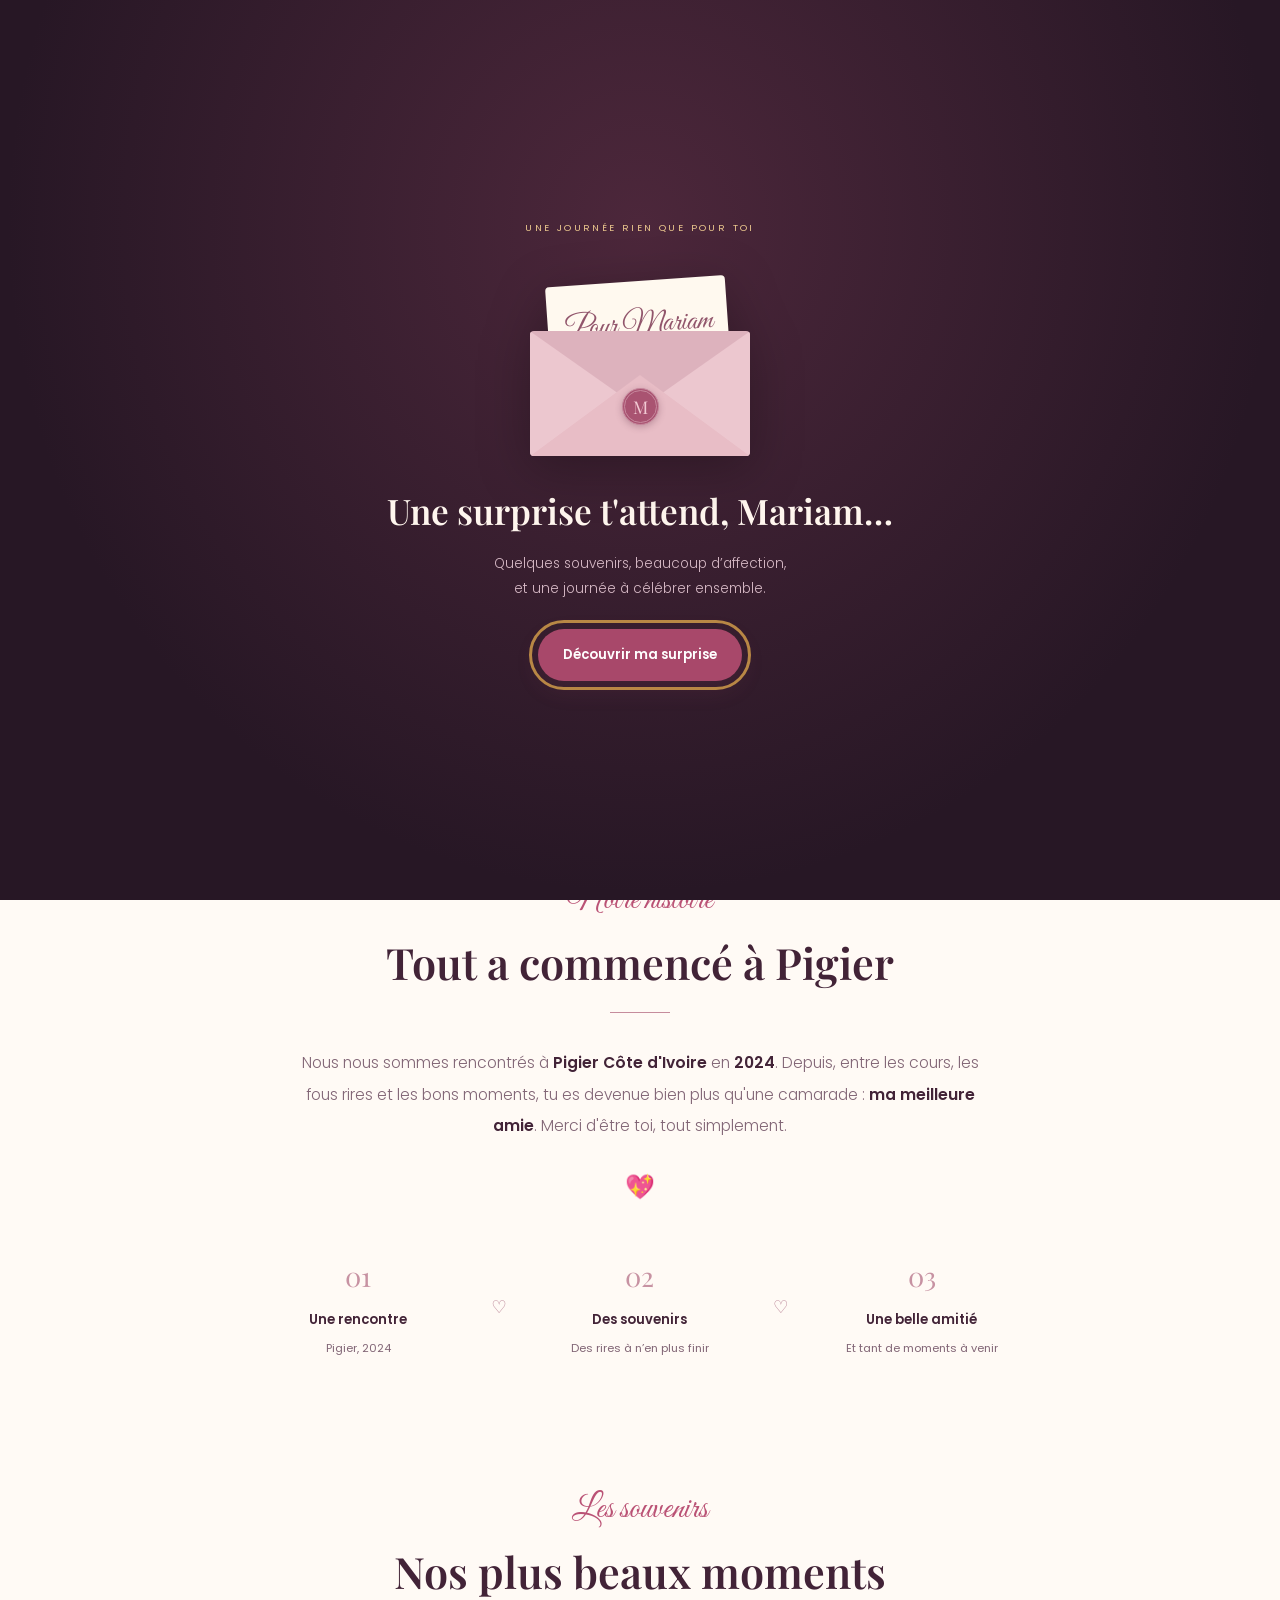
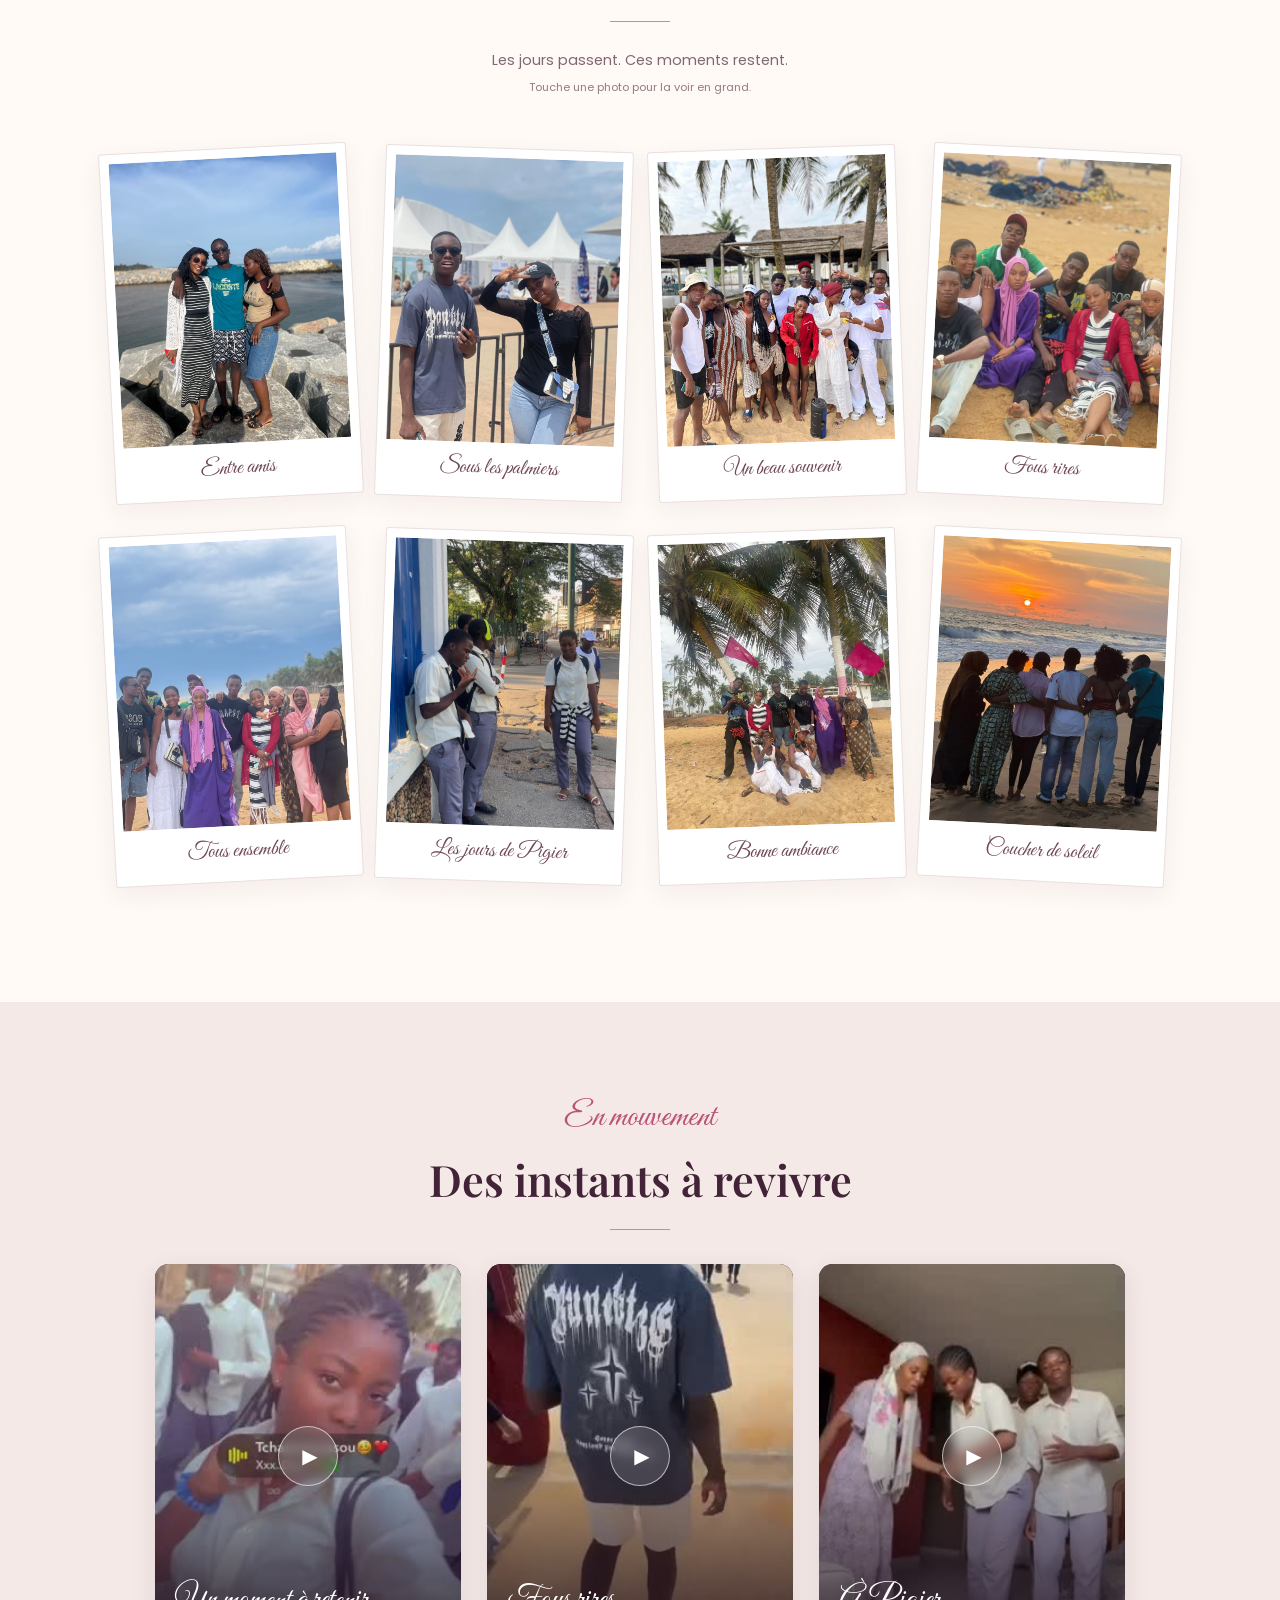
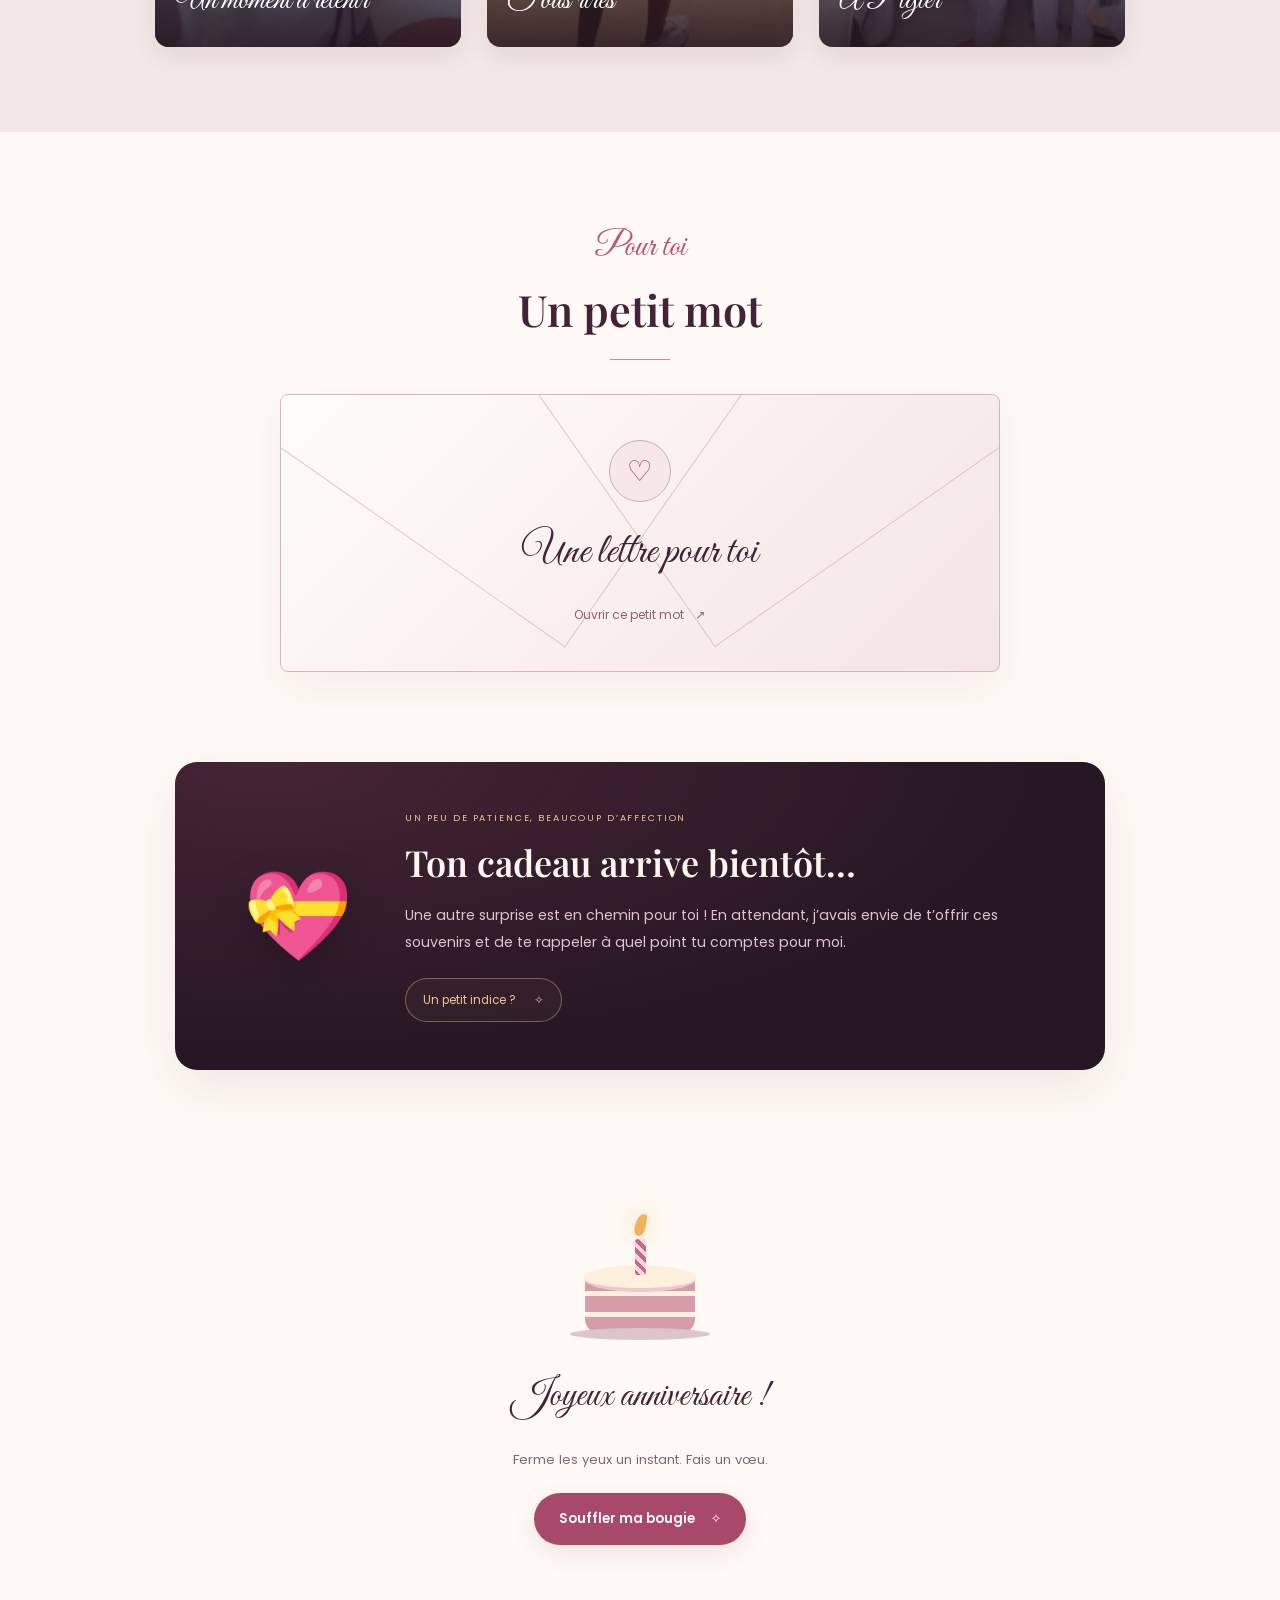
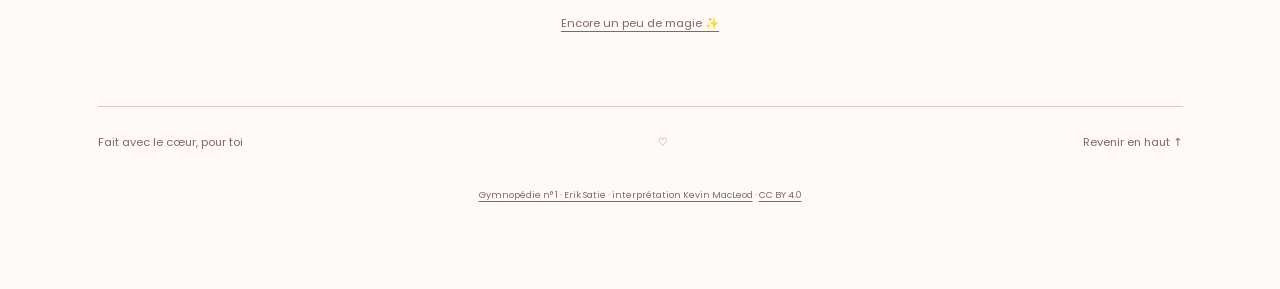
==== commit d07d2478: "Add gentle piano soundtrack with video-aware playback" ====
--- a/anniversaire mariam.html
+++ b/anniversaire mariam.html
@@ -10,7 +10,7 @@
 <title>Joyeux anniversaire Mariko Mariam 🎂</title>
 <link rel="preconnect" href="https://fonts.googleapis.com">
 <link href="https://fonts.googleapis.com/css2?family=Great+Vibes&family=Playfair+Display:ital,wght@0,600;1,500&family=Poppins:wght@300;400;600&display=swap" rel="stylesheet">
-<link rel="stylesheet" href="styles.css?v=2">
+<link rel="stylesheet" href="styles.css?v=3">
 </head>
 <body>
 <a class="skip-link" href="#histoire-section">Aller aux souvenirs</a>
@@ -31,7 +31,7 @@
   </div>
 </div>
 
-<button id="musique" title="Musique" aria-label="Activer ou arrêter la musique">🎵</button>
+<button id="musique" class="music-control" type="button" hidden aria-label="Activer la musique" aria-pressed="false"><span class="music-bars" aria-hidden="true"><i></i><i></i><i></i><i></i></span><span id="music-label">Piano doux</span></button>
 <nav class="site-nav" aria-label="Navigation principale"><a class="brand" href="#accueil">Pour Mariam <span>♡</span></a><div><a href="#souvenirs">Souvenirs</a><a href="#message">Petit mot</a><a href="#cadeau">La surprise <span>✧</span></a></div></nav>
 <main id="main-content">
 
@@ -58,7 +58,7 @@
 
 <section id="message">
   <div class="titre reveal" data-a="up"><span class="script">Pour toi</span><h2>Un petit mot</h2><i></i></div>
-  <div class="letter-wrap reveal" data-a="up"><button class="letter-open" id="ouvrir-lettre" aria-expanded="false" aria-controls="lettre"><span class="letter-icon" aria-hidden="true">♡</span><span class="script">Une lettre pour toi</span><span class="letter-prompt">Ouvrir le petit mot de Hounas <span aria-hidden="true">↗</span></span></button><div class="lettre" id="lettre" hidden></div></div>
+  <div class="letter-wrap reveal" data-a="up"><button class="letter-open" id="ouvrir-lettre" aria-expanded="false" aria-controls="lettre"><span class="letter-icon" aria-hidden="true">♡</span><span class="script">Une lettre pour toi</span><span class="letter-prompt">Ouvrir ce petit mot <span aria-hidden="true">↗</span></span></button><div class="lettre" id="lettre" hidden></div></div>
 </section>
 
 <section id="cadeau" class="gift-section"><div class="gift-note reveal" data-a="up"><div class="gift-illustration" aria-hidden="true">💝</div><div><span class="eyebrow">UN PEU DE PATIENCE, BEAUCOUP D’AFFECTION</span><h2>Ton cadeau arrive bientôt…</h2><p>Une autre surprise est en chemin pour toi ! En attendant, j’avais envie de t’offrir ces souvenirs et de te rappeler à quel point tu comptes pour moi.</p><button class="gift-tag" id="indice" aria-expanded="false" aria-controls="gift-secret">Un petit indice ? <span aria-hidden="true">✧</span></button><p class="gift-secret" id="gift-secret" hidden>Le plus important, c’est qu’il est pour toi. Le reste… je garde encore un peu la surprise ! ♡</p></div></div></section>
@@ -69,7 +69,7 @@
 </div>
 
 </main>
-<footer class="site-footer">Fait avec le cœur, par Hounas <span aria-hidden="true">♡</span><a href="#accueil">Revenir en haut ↑</a></footer>
+<footer class="site-footer">Fait avec le cœur, pour toi <span aria-hidden="true">♡</span><a href="#accueil">Revenir en haut ↑</a></footer><div class="music-credit"><a href="https://incompetech.com/music/royalty-free/index.html?Search=Search&amp;isrc=USUAN1100787" target="_blank" rel="noopener noreferrer">Gymnopédie n° 1 · Erik Satie · interprétation Kevin MacLeod</a><span> · </span><a href="https://creativecommons.org/licenses/by/4.0/" target="_blank" rel="noopener noreferrer">CC BY 4.0</a></div>
 <noscript><style>#intro{display:none!important}.reveal{opacity:1;transform:none}</style><p class="noscript-note">Active JavaScript pour découvrir l’album et les vidéos de Mariam.</p></noscript>
 <!-- Lightbox / lecteur -->
 <div class="modal" id="modal" role="dialog" aria-modal="true" aria-label="Nos souvenirs" tabindex="-1">
@@ -80,6 +80,6 @@
   <div class="cp" id="cp" aria-live="polite"></div><span class="photo-counter" id="photo-counter"></span>
 </div>
 
-<script src="app.js?v=2" defer></script>
+<script src="app.js?v=3" defer></script>
 </body>
 </html>
--- a/styles.css
+++ b/styles.css
@@ -29,3 +29,9 @@
 @media(max-width:760px){.hero-album{height:425px}}
 @media(max-width:480px){.hero-album{height:360px}}
 @media(max-width:350px){.hero-album{height:325px}}
+/* Une bande sonore discrète, toujours contrôlable. */
+#musique.music-control{display:flex;align-items:center;gap:11px;width:auto;height:44px;right:18px;bottom:max(18px,env(safe-area-inset-bottom));padding:0 16px;border:1px solid #f0d3dc55;border-radius:999px;background:#422337f2;color:#fff7f1;box-shadow:0 5px 22px #27172525;font-size:.66rem;backdrop-filter:blur(8px)}
+#musique:disabled{opacity:.75;cursor:default}.music-bars{display:flex;align-items:center;gap:3px;height:18px}.music-bars i{display:block;width:2px;height:5px;border-radius:2px;background:#eac68d}.music-bars i:nth-child(2){height:13px}.music-bars i:nth-child(3){height:9px}.music-bars i:nth-child(4){height:15px}.playing .music-bars i{animation:music-wave 1.1s ease-in-out infinite alternate}.playing .music-bars i:nth-child(2){animation-delay:-.4s}.playing .music-bars i:nth-child(3){animation-delay:-.7s}.playing .music-bars i:nth-child(4){animation-delay:-.2s}@keyframes music-wave{to{height:4px}}
+.music-credit{max-width:1085px;margin:0 auto;padding:0 0 85px;text-align:center;font-size:.57rem;line-height:1.8;color:#826676}.music-credit a{text-decoration:underline;text-underline-offset:3px}.music-credit a:hover{color:#a8486a}
+@media(max-width:480px){#musique.music-control{right:12px;bottom:max(12px,env(safe-area-inset-bottom));padding:0 13px;font-size:.62rem}.music-credit{padding:0 22px 85px;font-size:.52rem}}
+@media(prefers-reduced-motion:reduce){.playing .music-bars i{animation:none}}
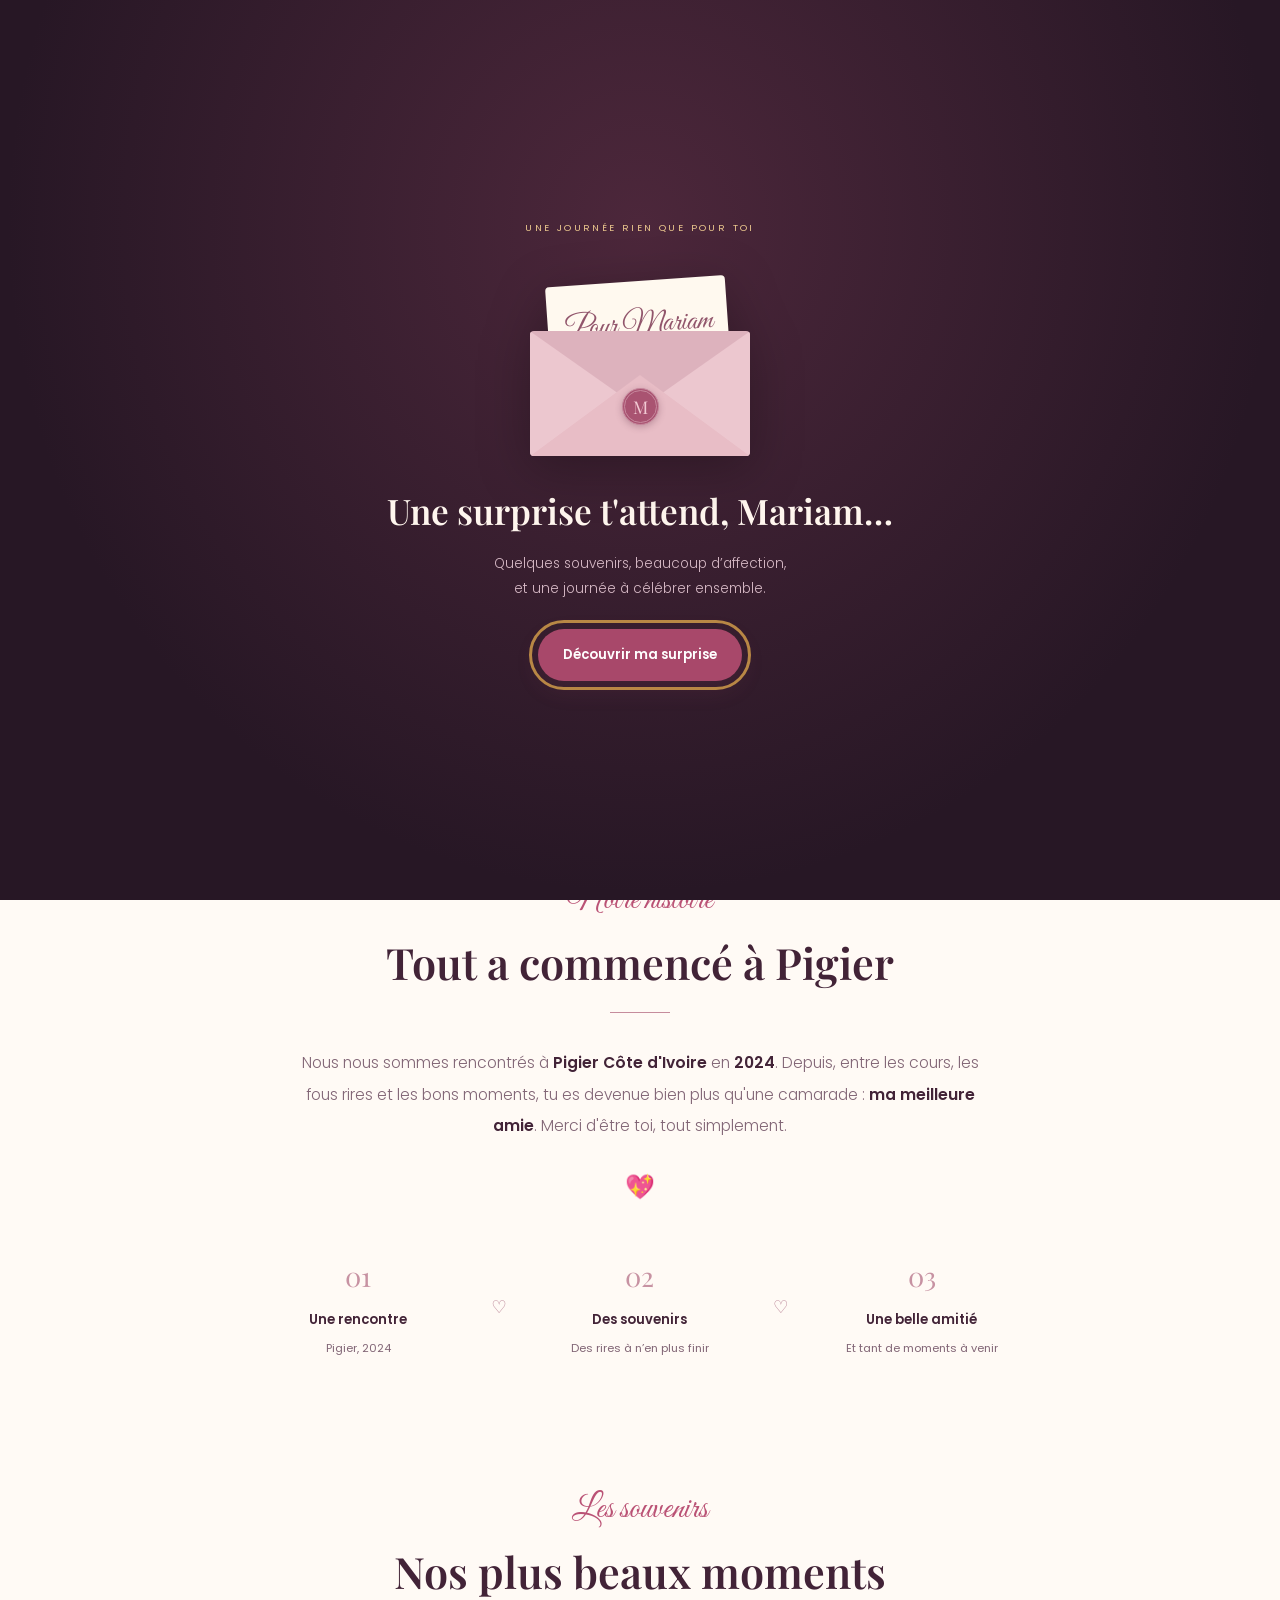
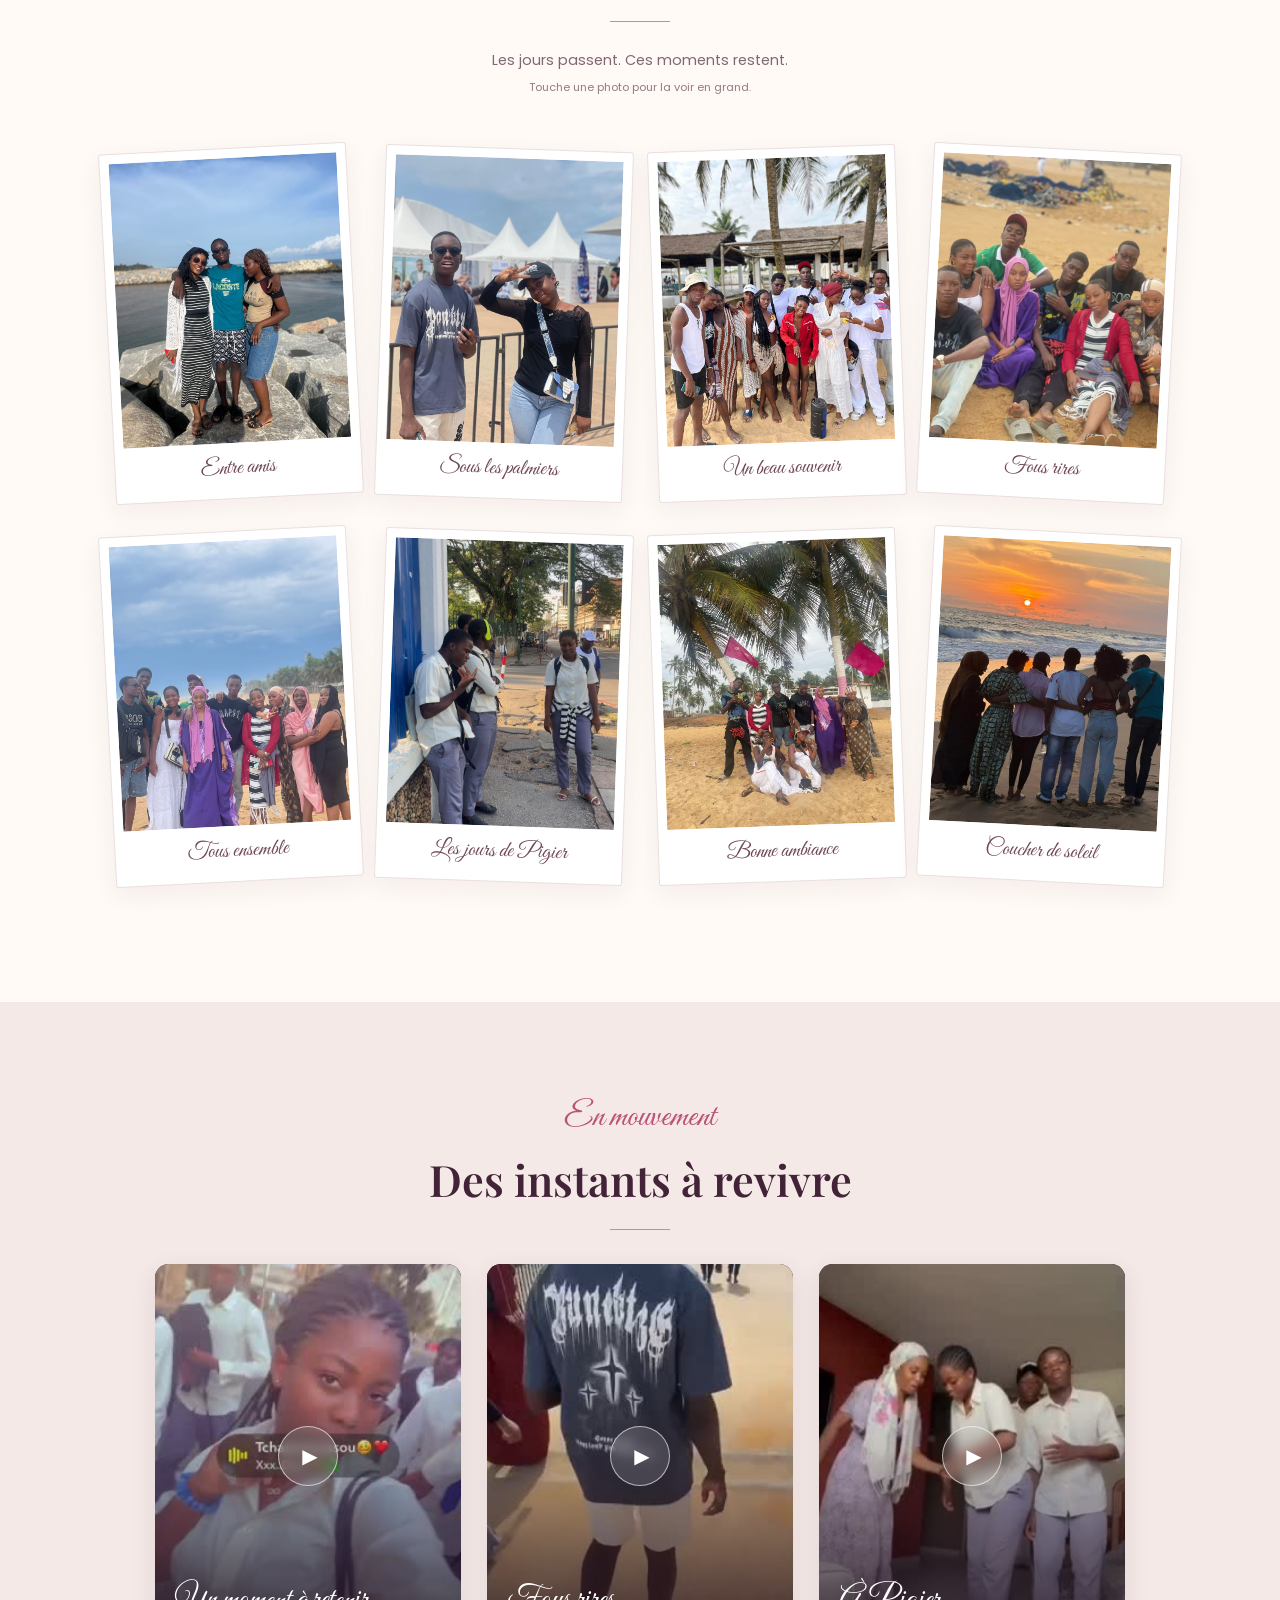
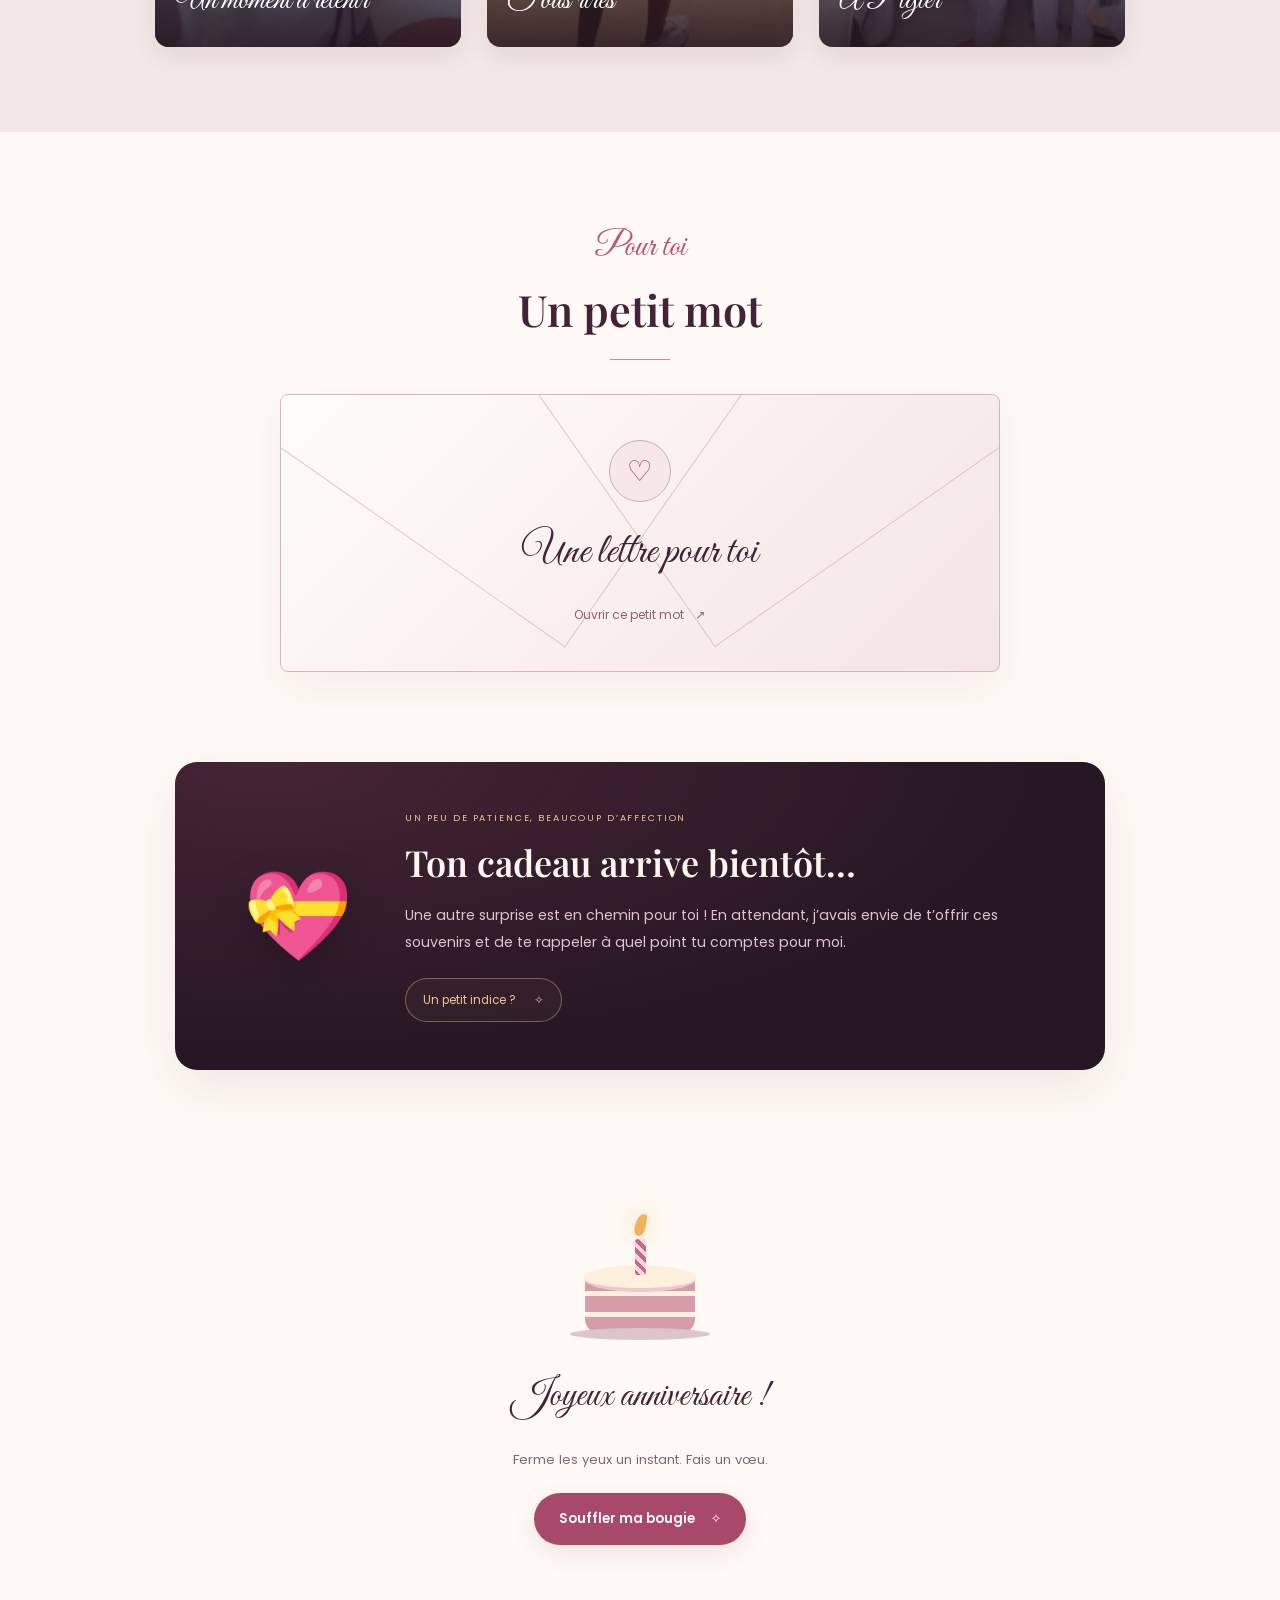
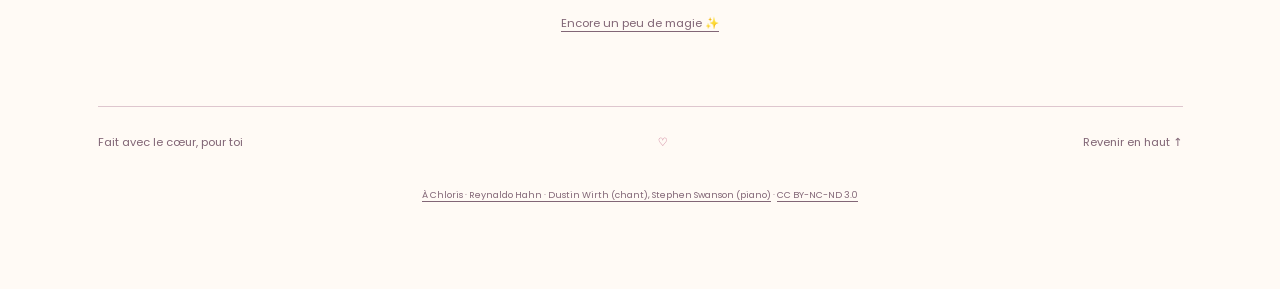
==== commit d380c702: "Use classical vocals and neutral portfolio link metadata" ====
--- a/anniversaire mariam.html
+++ b/anniversaire mariam.html
@@ -4,13 +4,16 @@
 <meta charset="utf-8">
 <meta name="viewport" content="width=device-width, initial-scale=1">
 <meta name="theme-color" content="#211029">
-<meta name="description" content="Un album de souvenirs et une petite surprise, préparés avec affection pour l’anniversaire de Mariam.">
+<meta name="description" content="Un espace personnel à découvrir.">
+<meta property="og:title" content="Portfolio v2">
+<meta property="og:description" content="Un espace personnel à découvrir.">
+<meta property="og:type" content="website">
 <meta name="robots" content="noindex, nofollow">
 <link rel="icon" href="favicon.svg" type="image/svg+xml">
-<title>Joyeux anniversaire Mariko Mariam 🎂</title>
+<title>Portfolio v2</title>
 <link rel="preconnect" href="https://fonts.googleapis.com">
 <link href="https://fonts.googleapis.com/css2?family=Great+Vibes&family=Playfair+Display:ital,wght@0,600;1,500&family=Poppins:wght@300;400;600&display=swap" rel="stylesheet">
-<link rel="stylesheet" href="styles.css?v=3">
+<link rel="stylesheet" href="styles.css?v=4">
 </head>
 <body>
 <a class="skip-link" href="#histoire-section">Aller aux souvenirs</a>
@@ -31,7 +34,7 @@
   </div>
 </div>
 
-<button id="musique" class="music-control" type="button" hidden aria-label="Activer la musique" aria-pressed="false"><span class="music-bars" aria-hidden="true"><i></i><i></i><i></i><i></i></span><span id="music-label">Piano doux</span></button>
+<button id="musique" class="music-control" type="button" hidden aria-label="Activer la musique" aria-pressed="false"><span class="music-bars" aria-hidden="true"><i></i><i></i><i></i><i></i></span><span id="music-label">Chant doux</span></button>
 <nav class="site-nav" aria-label="Navigation principale"><a class="brand" href="#accueil">Pour Mariam <span>♡</span></a><div><a href="#souvenirs">Souvenirs</a><a href="#message">Petit mot</a><a href="#cadeau">La surprise <span>✧</span></a></div></nav>
 <main id="main-content">
 
@@ -69,7 +72,7 @@
 </div>
 
 </main>
-<footer class="site-footer">Fait avec le cœur, pour toi <span aria-hidden="true">♡</span><a href="#accueil">Revenir en haut ↑</a></footer><div class="music-credit"><a href="https://incompetech.com/music/royalty-free/index.html?Search=Search&amp;isrc=USUAN1100787" target="_blank" rel="noopener noreferrer">Gymnopédie n° 1 · Erik Satie · interprétation Kevin MacLeod</a><span> · </span><a href="https://creativecommons.org/licenses/by/4.0/" target="_blank" rel="noopener noreferrer">CC BY 4.0</a></div>
+<footer class="site-footer">Fait avec le cœur, pour toi <span aria-hidden="true">♡</span><a href="#accueil">Revenir en haut ↑</a></footer><div class="music-credit"><a href="https://imslp.org/wiki/%C3%80_Chloris_(Hahn,_Reynaldo)" target="_blank" rel="noopener noreferrer">À Chloris · Reynaldo Hahn · Dustin Wirth (chant), Stephen Swanson (piano)</a><span> · </span><a href="https://creativecommons.org/licenses/by-nc-nd/3.0/" target="_blank" rel="noopener noreferrer">CC BY-NC-ND 3.0</a></div>
 <noscript><style>#intro{display:none!important}.reveal{opacity:1;transform:none}</style><p class="noscript-note">Active JavaScript pour découvrir l’album et les vidéos de Mariam.</p></noscript>
 <!-- Lightbox / lecteur -->
 <div class="modal" id="modal" role="dialog" aria-modal="true" aria-label="Nos souvenirs" tabindex="-1">
@@ -80,6 +83,6 @@
   <div class="cp" id="cp" aria-live="polite"></div><span class="photo-counter" id="photo-counter"></span>
 </div>
 
-<script src="app.js?v=3" defer></script>
+<script src="app.js?v=4" defer></script>
 </body>
 </html>
